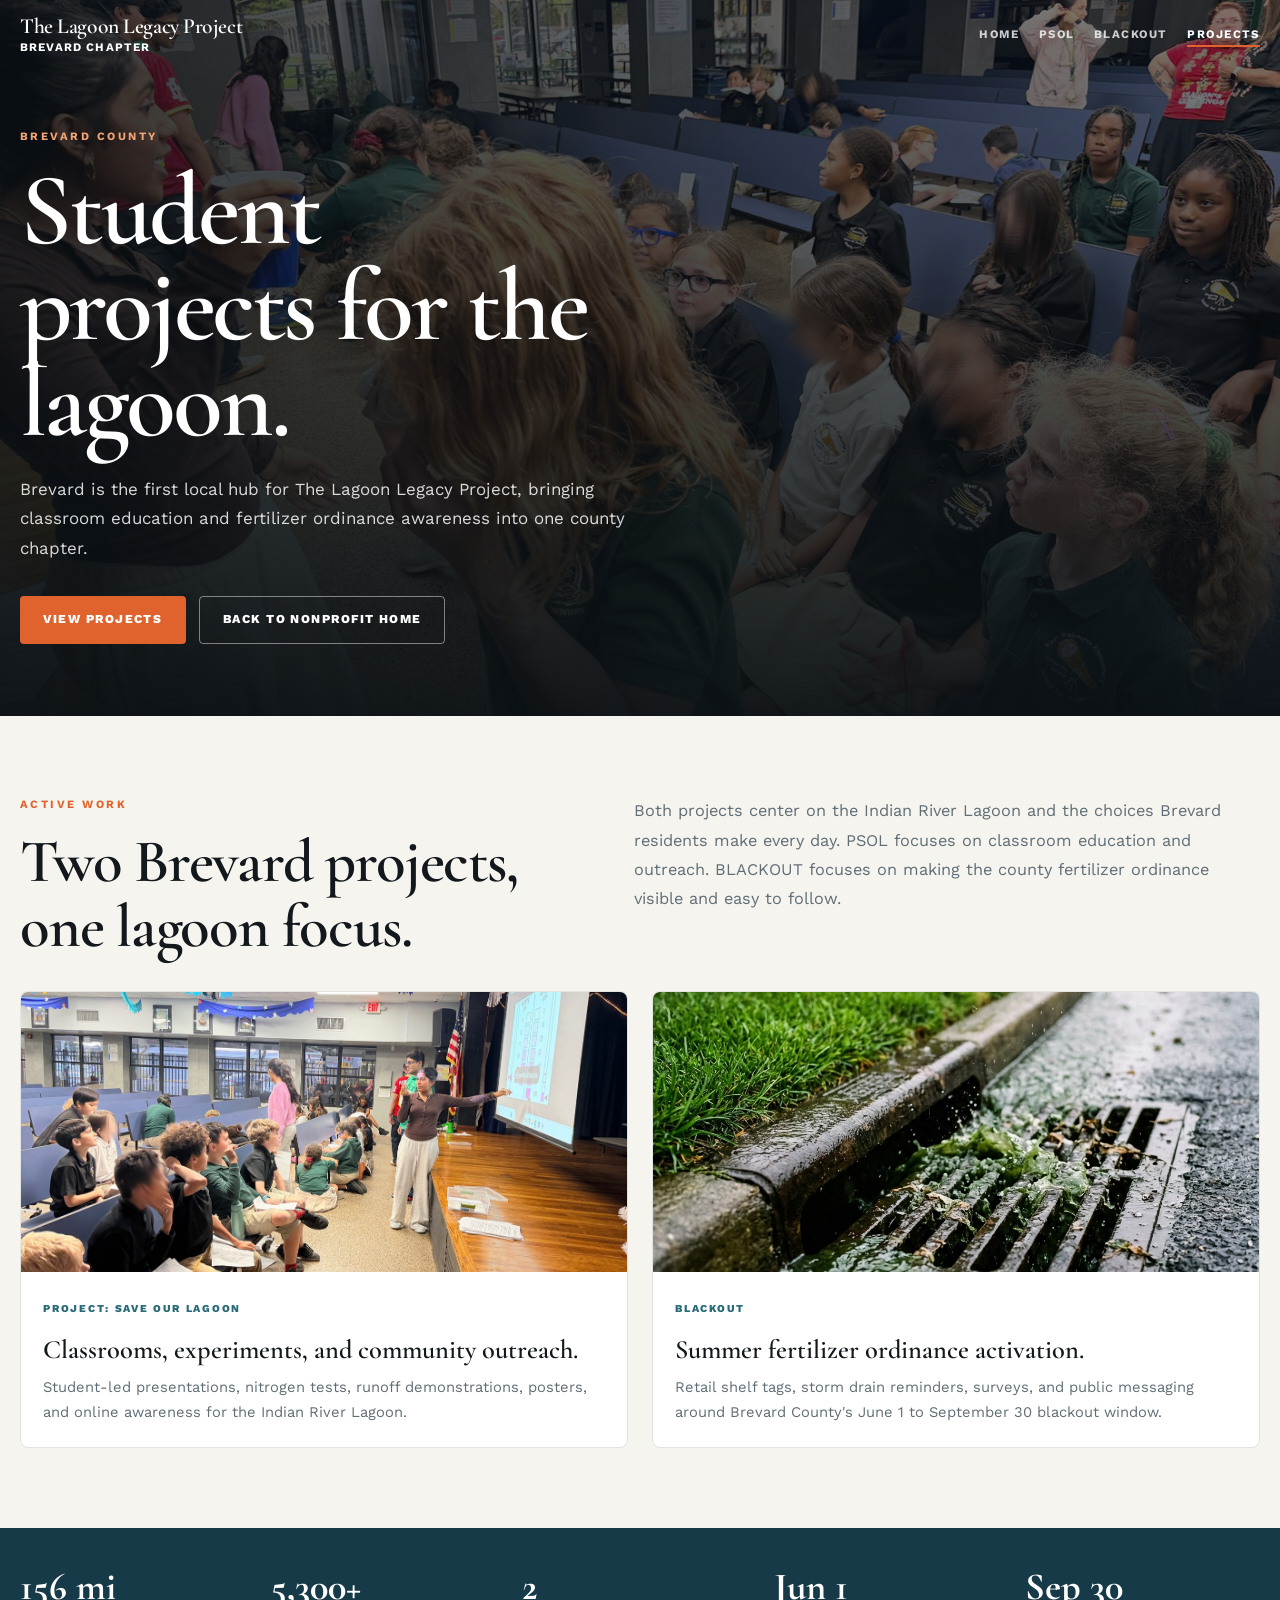
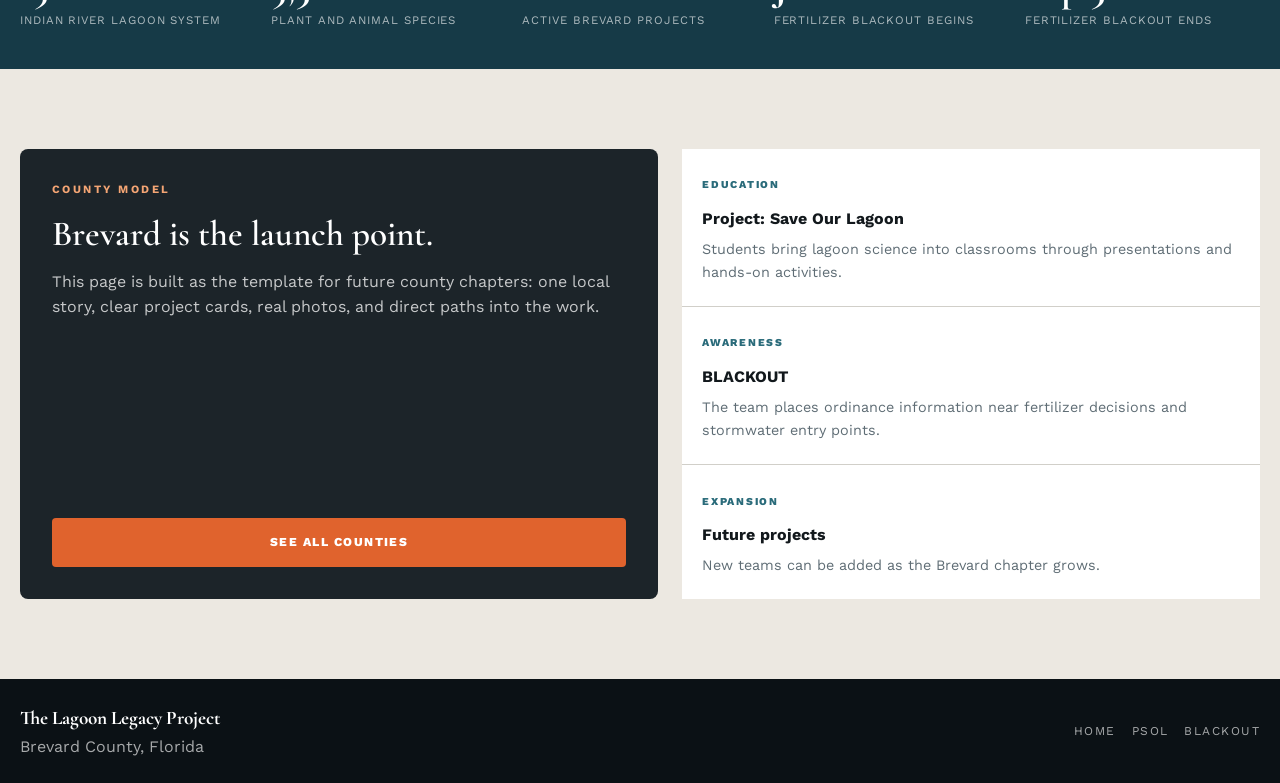
==== brevard/index.html @ 5a73054f "new changes" ====
<!DOCTYPE html>
<html lang="en">
<head>
  <meta charset="UTF-8">
  <meta name="viewport" content="width=device-width, initial-scale=1.0">
  <title>Brevard | The Lagoon Legacy Project</title>
  <meta name="description" content="Brevard County chapter page for The Lagoon Legacy Project.">
  <link rel="preconnect" href="https://fonts.googleapis.com">
  <link rel="preconnect" href="https://fonts.gstatic.com" crossorigin>
  <link href="https://fonts.googleapis.com/css2?family=Cormorant+Garamond:wght@500;600;700&family=Work+Sans:wght@400;500;600;700;800&display=swap" rel="stylesheet">
  <link rel="stylesheet" href="/assets/site.css">
</head>
<body>
  <a class="skip" href="#main">Skip to content</a>
  <header class="site-head" id="header">
    <div class="site-head-inner">
      <a class="logo" href="/"><span>The Lagoon Legacy Project</span> Brevard chapter</a>
      <nav class="nav-main" aria-label="Primary">
        <a href="/">Home</a>
        <a href="/brevard/psol/">PSOL</a>
        <a href="/brevard/blackout/">Blackout</a>
        <a href="#projects" class="nav-cta">Projects</a>
      </nav>
    </div>
  </header>

  <section class="hero small">
    <div class="hero-media">
      <img src="/assets/img/brevard-hero.jpg" alt="Brevard students speaking with younger students during a lagoon awareness activity">
    </div>
    <div class="hero-body">
      <p class="hero-kicker">Brevard County</p>
      <h1>Student projects for the lagoon.</h1>
      <p class="hero-lede">Brevard is the first local hub for The Lagoon Legacy Project, bringing classroom education and fertilizer ordinance awareness into one county chapter.</p>
      <div class="hero-actions">
        <a class="btn btn-fill" href="#projects">View projects</a>
        <a class="btn btn-ghost" href="/">Back to nonprofit home</a>
      </div>
    </div>
  </section>

  <main id="main">
    <section class="section paper" id="projects">
      <div class="wrap">
        <div class="split reveal" style="margin-bottom:2rem;">
          <div>
            <p class="section-label">Active work</p>
            <h2>Two Brevard projects, one lagoon focus.</h2>
          </div>
          <div class="copy">
            <p>Both projects center on the Indian River Lagoon and the choices Brevard residents make every day. PSOL focuses on classroom education and outreach. BLACKOUT focuses on making the county fertilizer ordinance visible and easy to follow.</p>
          </div>
        </div>

        <div class="project-grid reveal">
          <a class="project-card" href="/brevard/psol/">
            <img src="/assets/img/psol-card.jpg" alt="Students gathered during a Project: Save Our Lagoon activity">
            <div class="project-body">
              <span class="tag">Project: Save Our Lagoon</span>
              <h3>Classrooms, experiments, and community outreach.</h3>
              <p>Student-led presentations, nitrogen tests, runoff demonstrations, posters, and online awareness for the Indian River Lagoon.</p>
            </div>
          </a>
          <a class="project-card" href="/brevard/blackout/">
            <img src="/assets/img/blackout-storm-drain.png" alt="Storm drain illustration from the BLACKOUT project">
            <div class="project-body">
              <span class="tag">BLACKOUT</span>
              <h3>Summer fertilizer ordinance activation.</h3>
              <p>Retail shelf tags, storm drain reminders, surveys, and public messaging around Brevard County's June 1 to September 30 blackout window.</p>
            </div>
          </a>
        </div>
      </div>
    </section>

    <section class="stats-band">
      <div class="wrap stats-row reveal">
        <div class="stat"><strong>156 mi</strong><span>Indian River Lagoon system</span></div>
        <div class="stat"><strong>5,300+</strong><span>Plant and animal species</span></div>
        <div class="stat"><strong>2</strong><span>Active Brevard projects</span></div>
        <div class="stat"><strong>Jun 1</strong><span>Fertilizer blackout begins</span></div>
        <div class="stat"><strong>Sep 30</strong><span>Fertilizer blackout ends</span></div>
      </div>
    </section>

    <section class="section sand">
      <div class="wrap feature-band reveal">
        <article class="feature-panel">
          <div>
            <p class="section-label" style="color:var(--accent-soft);">County model</p>
            <h3>Brevard is the launch point.</h3>
            <p>This page is built as the template for future county chapters: one local story, clear project cards, real photos, and direct paths into the work.</p>
          </div>
          <a class="btn btn-fill" href="/#counties">See all counties</a>
        </article>
        <div class="timeline">
          <article class="timeline-item">
            <span class="tag">Education</span>
            <h4>Project: Save Our Lagoon</h4>
            <p>Students bring lagoon science into classrooms through presentations and hands-on activities.</p>
          </article>
          <article class="timeline-item">
            <span class="tag">Awareness</span>
            <h4>BLACKOUT</h4>
            <p>The team places ordinance information near fertilizer decisions and stormwater entry points.</p>
          </article>
          <article class="timeline-item">
            <span class="tag">Expansion</span>
            <h4>Future projects</h4>
            <p>New teams can be added as the Brevard chapter grows.</p>
          </article>
        </div>
      </div>
    </section>
  </main>

  <footer>
    <div class="wrap footer-inner">
      <div class="footer-brand"><strong>The Lagoon Legacy Project</strong> Brevard County, Florida</div>
      <div class="footer-links">
        <a href="/">Home</a>
        <a href="/brevard/psol/">PSOL</a>
        <a href="/brevard/blackout/">Blackout</a>
      </div>
    </div>
  </footer>
  <script src="/assets/site.js"></script>
</body>
</html>
---- assets/site.css ----
:root {
  --slate: #1c2429;
  --deep: #0b1115;
  --ocean: #163a47;
  --sea: #2a6b7a;
  --mist: #d8e4e8;
  --sand: #ece8e1;
  --paper: #f6f4ef;
  --ink: #12181c;
  --muted: #5f6d75;
  --accent: #e0632d;
  --accent-soft: #f4a574;
  --green: #6f8167;
  --line: rgba(18, 24, 28, 0.12);
  --max: 1240px;
}

*, *::before, *::after { box-sizing: border-box; }
html { scroll-behavior: smooth; }
body {
  margin: 0;
  font-family: "Work Sans", system-ui, sans-serif;
  color: var(--ink);
  background: var(--paper);
  line-height: 1.6;
}

img { display: block; max-width: 100%; }
a { color: inherit; }

.wrap {
  width: min(var(--max), calc(100% - 2.5rem));
  margin: 0 auto;
}

.skip {
  position: absolute;
  left: -999px;
  top: 0;
}
.skip:focus {
  left: 1rem;
  top: 1rem;
  z-index: 200;
  padding: 0.7rem 1rem;
  background: #fff;
  color: var(--ink);
}

.site-head {
  position: fixed;
  inset: 0 0 auto;
  z-index: 50;
  transition: background 0.3s ease, border-color 0.3s ease;
}
.site-head.solid {
  background: rgba(11, 17, 21, 0.94);
  border-bottom: 1px solid rgba(255, 255, 255, 0.08);
  backdrop-filter: blur(12px);
}
.site-head-inner {
  width: min(var(--max), calc(100% - 2.5rem));
  margin: 0 auto;
  min-height: 72px;
  display: flex;
  align-items: center;
  justify-content: space-between;
  gap: 1.5rem;
}
.logo {
  text-decoration: none;
  color: #fff;
  font-weight: 700;
  letter-spacing: 0.1em;
  font-size: 0.72rem;
  text-transform: uppercase;
}
.logo span {
  display: block;
  font-family: "Cormorant Garamond", Georgia, serif;
  font-size: 1.35rem;
  text-transform: none;
  letter-spacing: -0.02em;
  font-weight: 600;
  line-height: 1.05;
}
.nav-main {
  display: flex;
  flex-wrap: wrap;
  gap: 1.2rem;
  justify-content: flex-end;
}
.nav-main a {
  text-decoration: none;
  color: rgba(255, 255, 255, 0.78);
  font-size: 0.72rem;
  font-weight: 700;
  letter-spacing: 0.13em;
  text-transform: uppercase;
}
.nav-main a:hover { color: var(--accent-soft); }
.nav-cta {
  color: #fff !important;
  border-bottom: 2px solid var(--accent);
  padding-bottom: 2px;
}

.hero {
  position: relative;
  min-height: 92vh;
  min-height: 92svh;
  display: grid;
  align-items: end;
  color: #fff;
  overflow: hidden;
  background: var(--deep);
}
.hero.small { min-height: 68vh; min-height: 68svh; }
.hero-media {
  position: absolute;
  inset: 0;
}
.hero-media::before {
  content: "";
  position: absolute;
  inset: 0;
  background:
    linear-gradient(180deg, rgba(11, 17, 21, 0.32) 0%, rgba(11, 17, 21, 0.58) 48%, rgba(11, 17, 21, 0.94) 100%),
    linear-gradient(90deg, rgba(11, 17, 21, 0.58) 0%, rgba(11, 17, 21, 0.18) 62%, transparent 100%);
  z-index: 1;
}
.hero-media img {
  width: 100%;
  height: 100%;
  object-fit: cover;
  opacity: 0.72;
}
.hero-body {
  position: relative;
  z-index: 2;
  padding: 8rem 0 4.5rem;
  width: min(var(--max), calc(100% - 2.5rem));
  margin: 0 auto;
}
.hero-kicker,
.section-label,
.eyebrow {
  margin: 0 0 1rem;
  font-size: 0.7rem;
  letter-spacing: 0.22em;
  text-transform: uppercase;
  color: var(--accent-soft);
  font-weight: 700;
}
.section-label { color: var(--accent); }
.hero h1 {
  margin: 0;
  font-family: "Cormorant Garamond", Georgia, serif;
  font-weight: 600;
  font-size: clamp(3.2rem, 8vw, 6.6rem);
  line-height: 0.94;
  letter-spacing: -0.03em;
  max-width: 12ch;
}
.hero h1.wide { max-width: 15ch; }
.hero-lede {
  margin: 1.5rem 0 0;
  max-width: 58ch;
  font-size: 1.06rem;
  line-height: 1.75;
  color: rgba(255, 255, 255, 0.84);
}
.hero-actions,
.closing-actions {
  margin-top: 2rem;
  display: flex;
  flex-wrap: wrap;
  gap: 0.85rem;
}
.btn {
  display: inline-flex;
  align-items: center;
  justify-content: center;
  min-height: 44px;
  padding: 0.85rem 1.4rem;
  text-decoration: none;
  font-size: 0.76rem;
  font-weight: 800;
  letter-spacing: 0.12em;
  text-transform: uppercase;
  border: 1px solid transparent;
  border-radius: 4px;
  transition: background 0.2s, color 0.2s, border-color 0.2s, transform 0.2s;
}
.btn:hover { transform: translateY(-1px); }
.btn-fill {
  background: var(--accent);
  color: #fff;
}
.btn-fill:hover { background: #c85526; }
.btn-ghost {
  color: #fff;
  border-color: rgba(255, 255, 255, 0.45);
}
.btn-ghost:hover {
  background: rgba(255, 255, 255, 0.08);
  border-color: #fff;
}
.btn-dark {
  background: var(--slate);
  color: #fff;
}

.pillars {
  background: var(--slate);
  color: #fff;
  border-top: 4px solid var(--accent);
}
.pillar-grid {
  display: grid;
  grid-template-columns: repeat(4, 1fr);
  width: 100%;
}
.pillar {
  padding: 2.2rem 1.6rem 2.4rem;
  border-right: 1px solid rgba(255, 255, 255, 0.08);
  text-decoration: none;
  color: inherit;
}
.pillar:last-child { border-right: 0; }
.pillar:hover { background: rgba(255, 255, 255, 0.04); }
.pillar h3,
.card h3,
.project-card h3 {
  margin: 0.7rem 0 0.6rem;
  font-family: "Cormorant Garamond", Georgia, serif;
  font-size: 1.65rem;
  font-weight: 600;
  line-height: 1.1;
}
.pillar p {
  margin: 0;
  font-size: 0.9rem;
  line-height: 1.65;
  color: rgba(255, 255, 255, 0.68);
}
.pillar-tag {
  font-size: 0.68rem;
  letter-spacing: 0.16em;
  text-transform: uppercase;
  color: var(--accent-soft);
  font-weight: 700;
}
.pillar-arrow {
  display: inline-block;
  margin-top: 1.2rem;
  font-size: 0.72rem;
  letter-spacing: 0.1em;
  text-transform: uppercase;
  color: #fff;
  border-bottom: 1px solid var(--accent);
  padding-bottom: 2px;
}

.section {
  padding: 5rem 0;
}
.section.paper { background: var(--paper); }
.section.sand { background: var(--sand); }
.section.white { background: #fff; }
.section.dark {
  background: var(--deep);
  color: #fff;
}
.section.ocean {
  background: var(--ocean);
  color: #fff;
}
.split {
  display: grid;
  grid-template-columns: 0.95fr 1.05fr;
  gap: 3rem;
  align-items: start;
}
.section h2,
.closing h2 {
  margin: 0;
  font-family: "Cormorant Garamond", Georgia, serif;
  font-size: clamp(2.2rem, 5vw, 3.8rem);
  line-height: 1.06;
  letter-spacing: -0.02em;
  font-weight: 600;
}
.copy p {
  margin: 0 0 1.1rem;
  color: var(--muted);
  font-size: 1.02rem;
  line-height: 1.8;
}
.dark .copy p,
.dark p,
.ocean p {
  color: rgba(255, 255, 255, 0.72);
}

.stats-band {
  background: var(--ocean);
  color: #fff;
  padding: 2.5rem 0;
}
.stats-row {
  display: grid;
  grid-template-columns: repeat(5, 1fr);
  gap: 1rem;
}
.stat strong {
  display: block;
  font-family: "Cormorant Garamond", Georgia, serif;
  font-size: clamp(1.8rem, 3vw, 2.6rem);
  line-height: 1;
  margin-bottom: 0.35rem;
}
.stat span {
  display: block;
  font-size: 0.72rem;
  letter-spacing: 0.08em;
  text-transform: uppercase;
  color: rgba(255, 255, 255, 0.65);
  line-height: 1.45;
}

.card-grid,
.county-grid {
  display: grid;
  grid-template-columns: repeat(3, 1fr);
  gap: 1.25rem;
}
.project-grid {
  display: grid;
  grid-template-columns: repeat(2, 1fr);
  gap: 1.5rem;
}
.card,
.project-card {
  background: #fff;
  border: 1px solid var(--line);
  border-radius: 8px;
  overflow: hidden;
}
.project-card {
  text-decoration: none;
  color: inherit;
  display: grid;
  grid-template-rows: auto 1fr;
}
.card-body,
.project-body {
  padding: 1.4rem;
}
.project-card img,
.feature-image img {
  width: 100%;
  height: 280px;
  object-fit: cover;
}
.project-card p,
.card p {
  margin: 0;
  color: var(--muted);
  font-size: 0.92rem;
  line-height: 1.7;
}
.tag {
  display: inline-flex;
  margin-bottom: 0.4rem;
  font-size: 0.66rem;
  letter-spacing: 0.16em;
  text-transform: uppercase;
  color: var(--sea);
  font-weight: 800;
}
.dark .card {
  background: var(--slate);
  border-color: rgba(255, 255, 255, 0.1);
}
.dark .card p { color: rgba(255, 255, 255, 0.68); }

.feature-band {
  display: grid;
  grid-template-columns: 1.05fr 0.95fr;
  gap: 1.5rem;
  align-items: stretch;
}
.feature-panel {
  background: var(--slate);
  color: #fff;
  padding: 2rem;
  border-radius: 8px;
  display: flex;
  flex-direction: column;
  justify-content: space-between;
  min-height: 420px;
}
.feature-panel h3 {
  margin: 0.5rem 0 1rem;
  font-family: "Cormorant Garamond", Georgia, serif;
  font-size: 2.2rem;
  line-height: 1.08;
  font-weight: 600;
}
.feature-panel p {
  color: rgba(255, 255, 255, 0.75);
}
.feature-image {
  border-radius: 8px;
  overflow: hidden;
  min-height: 420px;
}
.feature-image img {
  height: 100%;
}

.timeline {
  display: grid;
  gap: 1px;
  background: var(--line);
}
.timeline-item {
  background: #fff;
  padding: 1.35rem 1.25rem;
}
.timeline-item h4 {
  margin: 0.35rem 0 0.4rem;
  font-size: 1rem;
}
.timeline-item p {
  margin: 0;
  color: var(--muted);
  font-size: 0.9rem;
}
.dark .timeline { background: rgba(255, 255, 255, 0.12); }
.dark .timeline-item { background: var(--slate); }
.dark .timeline-item p { color: rgba(255, 255, 255, 0.68); }

.quote-block {
  margin-top: 3rem;
  padding-top: 2rem;
  border-top: 1px solid rgba(255, 255, 255, 0.12);
  display: grid;
  grid-template-columns: 1fr 1.2fr;
  gap: 2rem;
}
.quote-block blockquote {
  margin: 0;
  font-family: "Cormorant Garamond", Georgia, serif;
  font-size: clamp(1.5rem, 3vw, 2rem);
  font-style: italic;
  line-height: 1.45;
  color: rgba(255, 255, 255, 0.92);
}
.quote-block cite {
  display: block;
  margin-top: 1rem;
  font-style: normal;
  font-size: 0.8rem;
  letter-spacing: 0.1em;
  text-transform: uppercase;
  color: var(--accent-soft);
}

.county-card {
  min-height: 220px;
  display: flex;
  flex-direction: column;
  justify-content: space-between;
  padding: 1.4rem;
  background: #fff;
  border: 1px solid var(--line);
  border-radius: 8px;
  text-decoration: none;
}
.county-card h3 {
  margin: 0.4rem 0;
  font-family: "Cormorant Garamond", Georgia, serif;
  font-size: 1.8rem;
  line-height: 1.1;
}
.county-card p {
  margin: 0;
  color: var(--muted);
}
.coming {
  min-height: 58vh;
  display: grid;
  place-items: center;
  text-align: center;
  padding: 8rem 1.25rem 4rem;
  background: var(--deep);
  color: #fff;
}
.coming h1 {
  margin: 0;
  font-family: "Cormorant Garamond", Georgia, serif;
  font-size: clamp(3rem, 8vw, 6rem);
  line-height: 0.95;
}
.coming p {
  max-width: 46rem;
  margin: 1.2rem auto 0;
  color: rgba(255, 255, 255, 0.74);
}

.closing {
  padding: 5rem 0;
  background: var(--slate);
  color: #fff;
  text-align: center;
}
.closing p {
  max-width: 58ch;
  margin: 1rem auto 0;
  color: rgba(255, 255, 255, 0.72);
}
.closing-actions {
  justify-content: center;
}

footer {
  background: var(--deep);
  color: rgba(255, 255, 255, 0.64);
  padding: 1.5rem 0;
}
.footer-inner {
  display: flex;
  justify-content: space-between;
  gap: 1.5rem;
  align-items: center;
  flex-wrap: wrap;
}
.footer-brand strong {
  display: block;
  color: #fff;
  font-family: "Cormorant Garamond", Georgia, serif;
  font-size: 1.2rem;
}
.footer-links {
  display: flex;
  flex-wrap: wrap;
  gap: 1rem;
}
.footer-links a {
  text-decoration: none;
  font-size: 0.75rem;
  letter-spacing: 0.12em;
  text-transform: uppercase;
}

.reveal {
  opacity: 0;
  transform: translateY(18px);
  transition: opacity 0.7s ease, transform 0.7s ease;
}
.reveal.on {
  opacity: 1;
  transform: translateY(0);
}

@media (max-width: 980px) {
  .site-head-inner {
    align-items: flex-start;
    padding: 0.8rem 0;
  }
  .nav-main { gap: 0.75rem 1rem; }
  .pillar-grid,
  .stats-row,
  .card-grid,
  .county-grid {
    grid-template-columns: repeat(2, 1fr);
  }
  .split,
  .feature-band,
  .project-grid,
  .quote-block {
    grid-template-columns: 1fr;
  }
  .feature-panel,
  .feature-image {
    min-height: 320px;
  }
}

@media (max-width: 680px) {
  .wrap,
  .site-head-inner,
  .hero-body {
    width: min(100% - 1.5rem, var(--max));
  }
  .site-head { position: absolute; }
  .site-head-inner {
    min-height: auto;
    display: block;
  }
  .nav-main {
    margin-top: 0.8rem;
    justify-content: flex-start;
  }
  .nav-main a {
    font-size: 0.66rem;
  }
  .hero,
  .hero.small {
    min-height: 760px;
  }
  .hero h1 {
    font-size: clamp(3rem, 16vw, 4.6rem);
  }
  .hero-body {
    padding: 10rem 0 3rem;
  }
  .pillar-grid,
  .stats-row,
  .card-grid,
  .county-grid,
  .project-grid {
    grid-template-columns: 1fr;
  }
  .pillar { border-right: 0; border-bottom: 1px solid rgba(255,255,255,0.08); }
  .section { padding: 3.6rem 0; }
  .project-card img { height: 230px; }
}
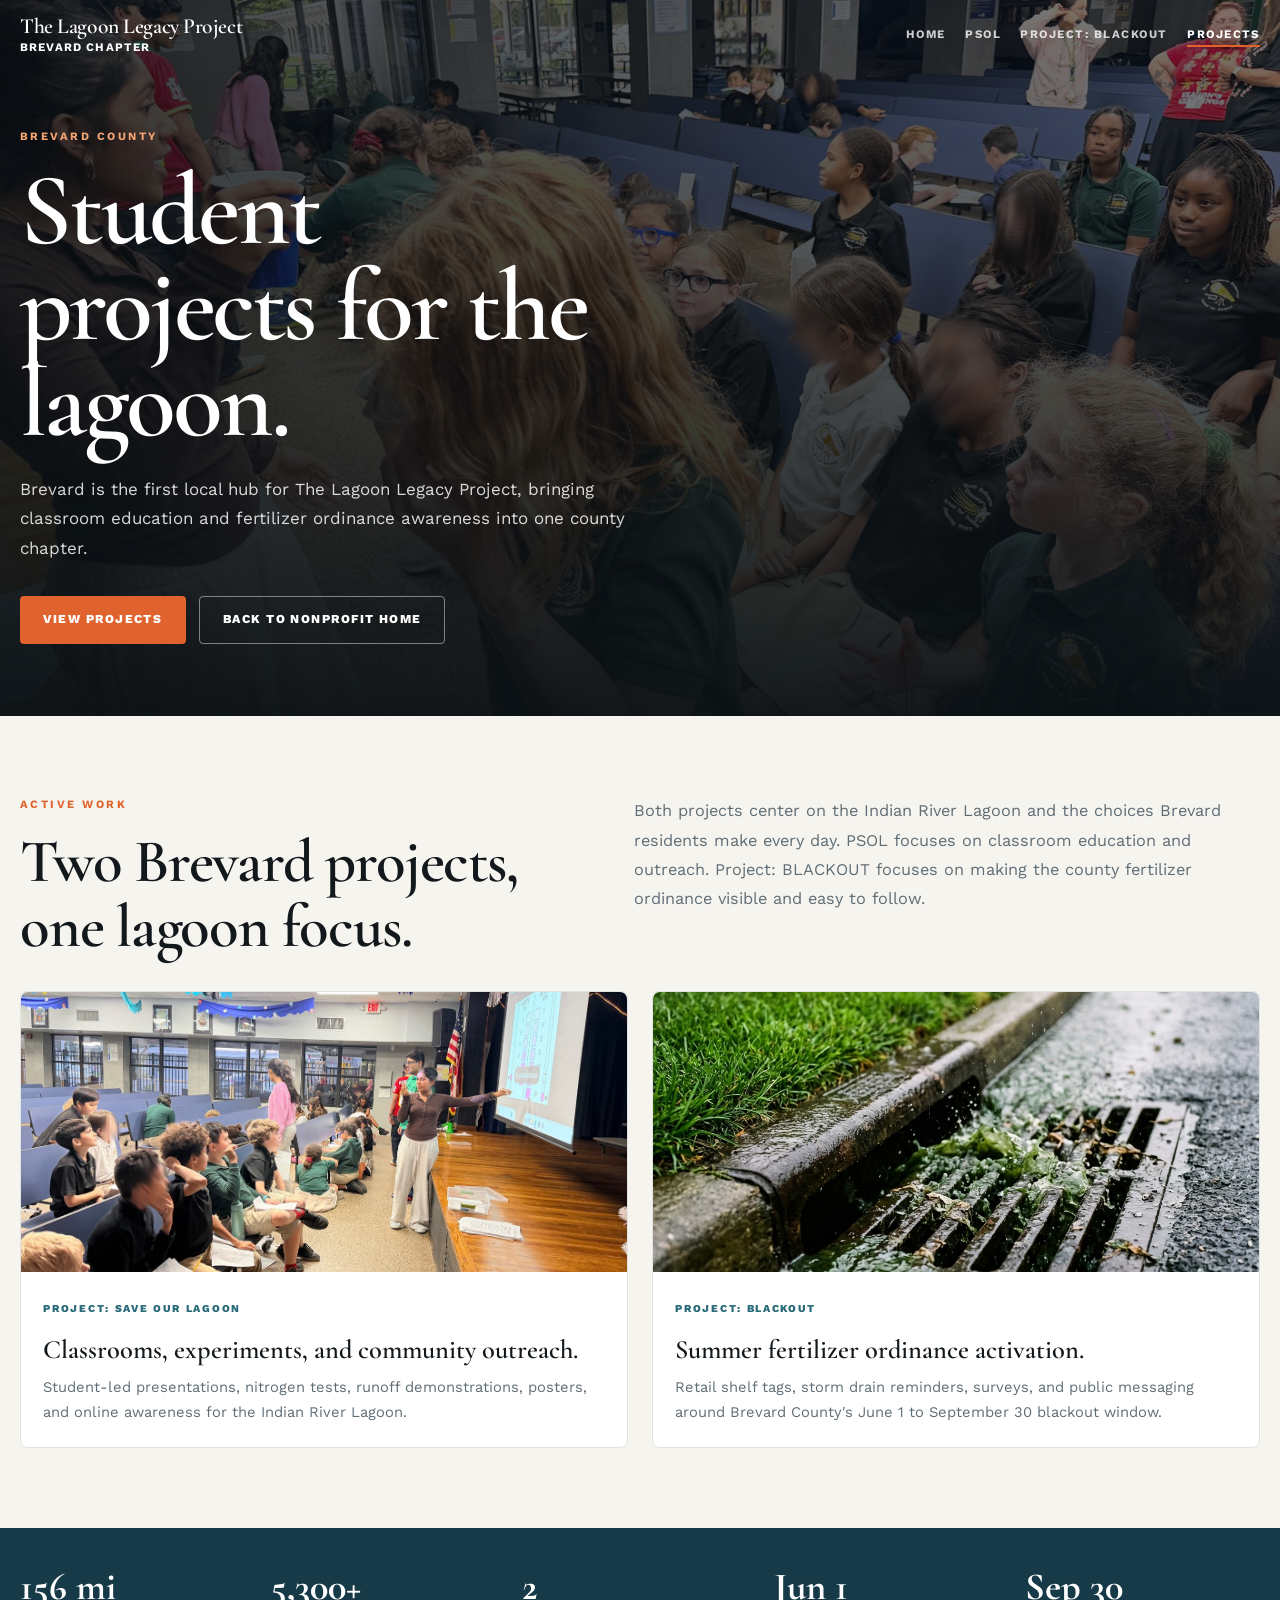
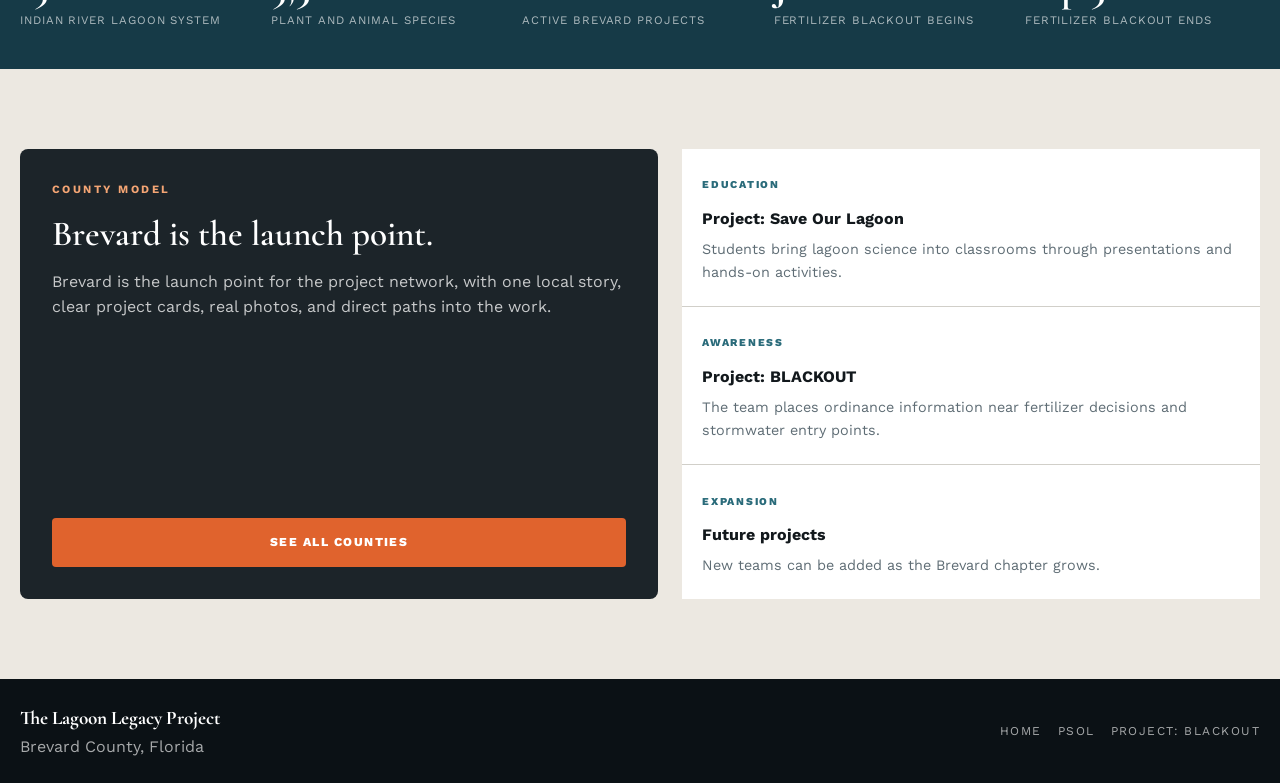
==== commit 7669acb5: "minor changes" ====
--- a/brevard/index.html
+++ b/brevard/index.html
@@ -18,7 +18,7 @@
       <nav class="nav-main" aria-label="Primary">
         <a href="/">Home</a>
         <a href="/brevard/psol/">PSOL</a>
-        <a href="/brevard/blackout/">Blackout</a>
+        <a href="/brevard/blackout/">Project: BLACKOUT</a>
         <a href="#projects" class="nav-cta">Projects</a>
       </nav>
     </div>
@@ -48,7 +48,7 @@
             <h2>Two Brevard projects, one lagoon focus.</h2>
           </div>
           <div class="copy">
-            <p>Both projects center on the Indian River Lagoon and the choices Brevard residents make every day. PSOL focuses on classroom education and outreach. BLACKOUT focuses on making the county fertilizer ordinance visible and easy to follow.</p>
+            <p>Both projects center on the Indian River Lagoon and the choices Brevard residents make every day. PSOL focuses on classroom education and outreach. Project: BLACKOUT focuses on making the county fertilizer ordinance visible and easy to follow.</p>
           </div>
         </div>
 
@@ -62,9 +62,9 @@
             </div>
           </a>
           <a class="project-card" href="/brevard/blackout/">
-            <img src="/assets/img/blackout-storm-drain.png" alt="Storm drain illustration from the BLACKOUT project">
+            <img src="/assets/img/blackout-storm-drain.png" alt="Storm drain illustration from Project: BLACKOUT">
             <div class="project-body">
-              <span class="tag">BLACKOUT</span>
+              <span class="tag">Project: BLACKOUT</span>
               <h3>Summer fertilizer ordinance activation.</h3>
               <p>Retail shelf tags, storm drain reminders, surveys, and public messaging around Brevard County's June 1 to September 30 blackout window.</p>
             </div>
@@ -89,7 +89,7 @@
           <div>
             <p class="section-label" style="color:var(--accent-soft);">County model</p>
             <h3>Brevard is the launch point.</h3>
-            <p>This page is built as the template for future county chapters: one local story, clear project cards, real photos, and direct paths into the work.</p>
+            <p>Brevard is the launch point for the project network, with one local story, clear project cards, real photos, and direct paths into the work.</p>
           </div>
           <a class="btn btn-fill" href="/#counties">See all counties</a>
         </article>
@@ -101,7 +101,7 @@
           </article>
           <article class="timeline-item">
             <span class="tag">Awareness</span>
-            <h4>BLACKOUT</h4>
+            <h4>Project: BLACKOUT</h4>
             <p>The team places ordinance information near fertilizer decisions and stormwater entry points.</p>
           </article>
           <article class="timeline-item">
@@ -120,7 +120,7 @@
       <div class="footer-links">
         <a href="/">Home</a>
         <a href="/brevard/psol/">PSOL</a>
-        <a href="/brevard/blackout/">Blackout</a>
+        <a href="/brevard/blackout/">Project: BLACKOUT</a>
       </div>
     </div>
   </footer>
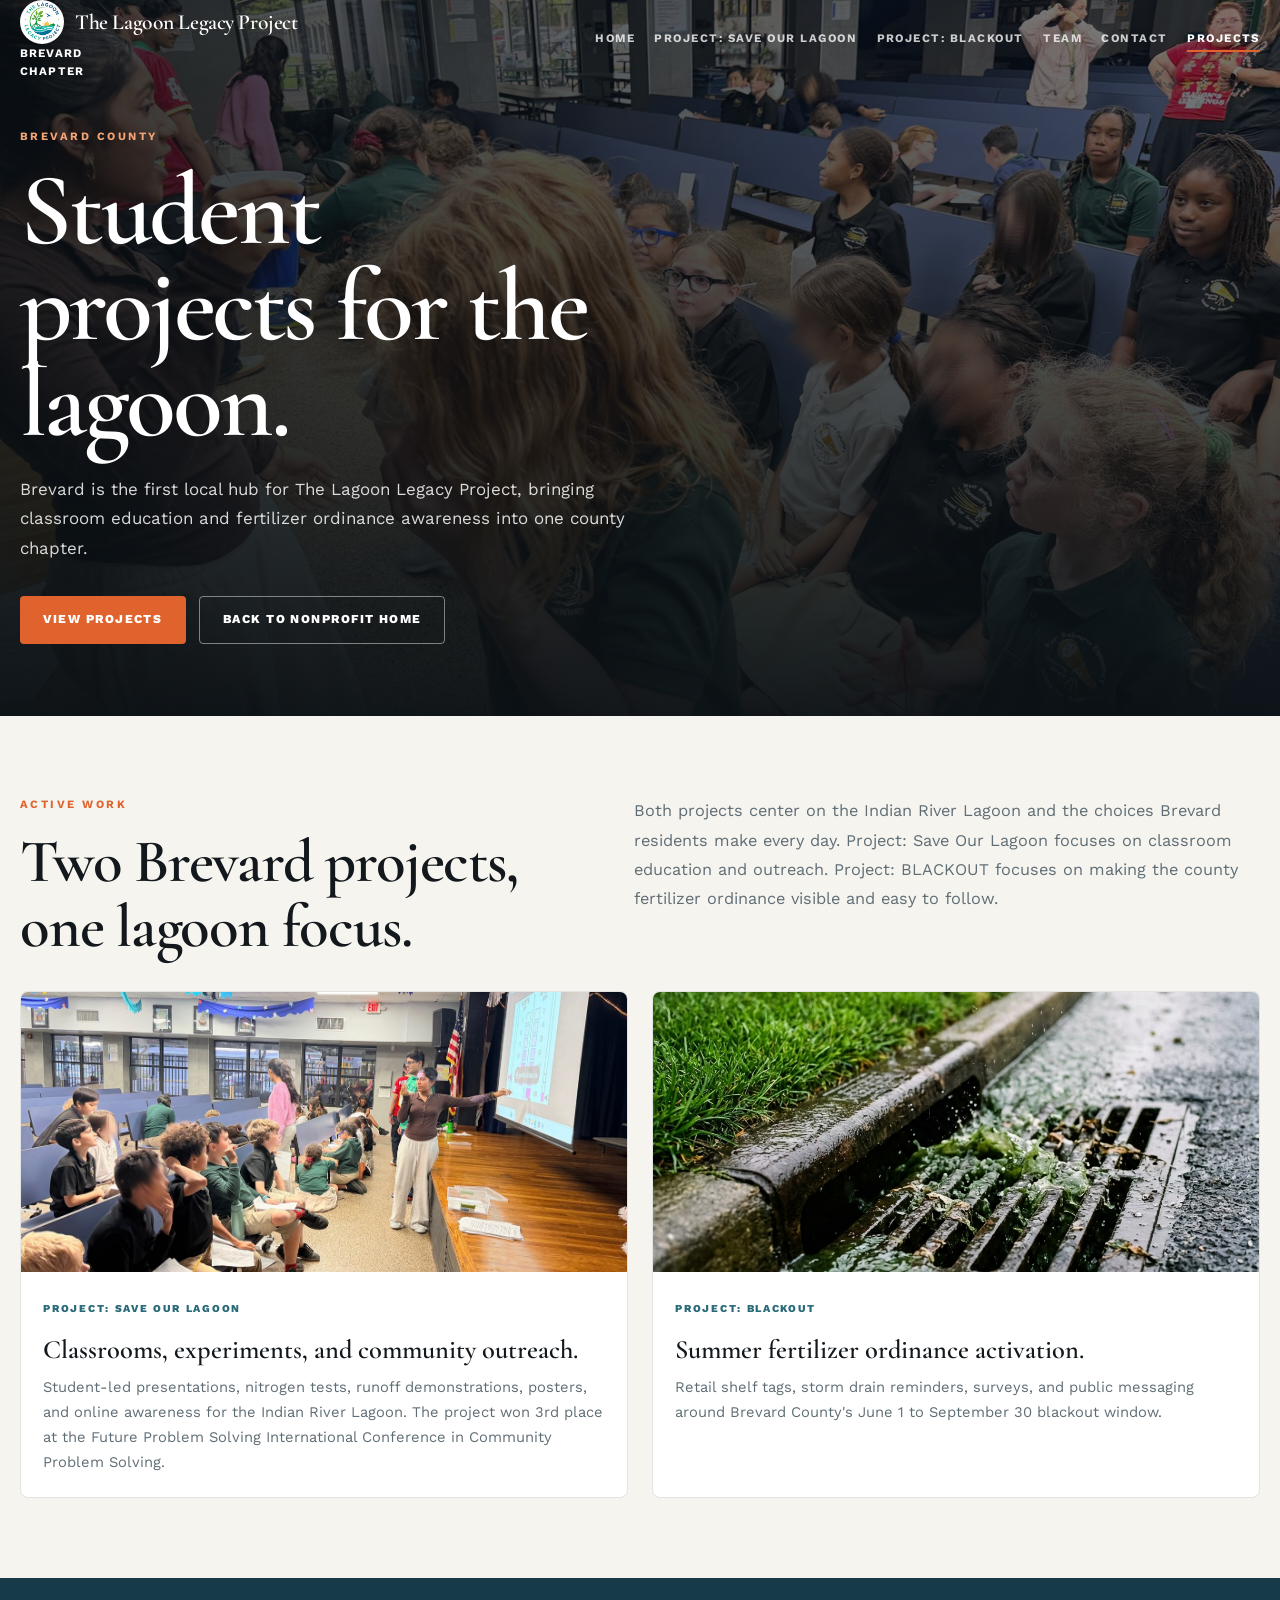
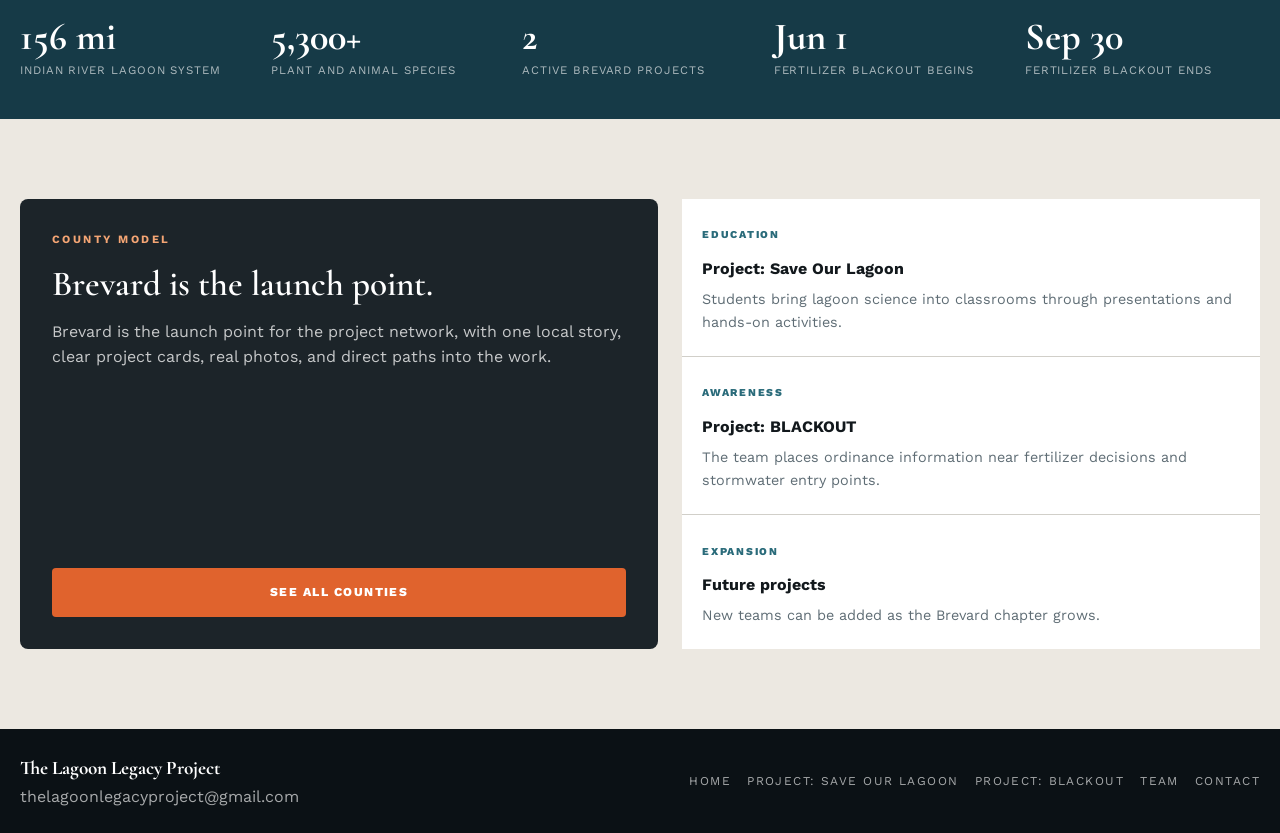
==== commit 398780f3: "team page" ====
--- a/brevard/index.html
+++ b/brevard/index.html
@@ -17,8 +17,10 @@
       <a class="logo" href="/"><span>The Lagoon Legacy Project</span> Brevard chapter</a>
       <nav class="nav-main" aria-label="Primary">
         <a href="/">Home</a>
-        <a href="/brevard/psol/">PSOL</a>
+        <a href="/brevard/psol/">Project: Save Our Lagoon</a>
         <a href="/brevard/blackout/">Project: BLACKOUT</a>
+        <a href="/team/">Team</a>
+        <a href="/contact/">Contact</a>
         <a href="#projects" class="nav-cta">Projects</a>
       </nav>
     </div>
@@ -48,7 +50,7 @@
             <h2>Two Brevard projects, one lagoon focus.</h2>
           </div>
           <div class="copy">
-            <p>Both projects center on the Indian River Lagoon and the choices Brevard residents make every day. PSOL focuses on classroom education and outreach. Project: BLACKOUT focuses on making the county fertilizer ordinance visible and easy to follow.</p>
+            <p>Both projects center on the Indian River Lagoon and the choices Brevard residents make every day. Project: Save Our Lagoon focuses on classroom education and outreach. Project: BLACKOUT focuses on making the county fertilizer ordinance visible and easy to follow.</p>
           </div>
         </div>
 
@@ -58,7 +60,7 @@
             <div class="project-body">
               <span class="tag">Project: Save Our Lagoon</span>
               <h3>Classrooms, experiments, and community outreach.</h3>
-              <p>Student-led presentations, nitrogen tests, runoff demonstrations, posters, and online awareness for the Indian River Lagoon.</p>
+              <p>Student-led presentations, nitrogen tests, runoff demonstrations, posters, and online awareness for the Indian River Lagoon. The project won 3rd place at the Future Problem Solving International Conference in Community Problem Solving.</p>
             </div>
           </a>
           <a class="project-card" href="/brevard/blackout/">
@@ -116,11 +118,13 @@
 
   <footer>
     <div class="wrap footer-inner">
-      <div class="footer-brand"><strong>The Lagoon Legacy Project</strong> Brevard County, Florida</div>
+      <div class="footer-brand"><strong>The Lagoon Legacy Project</strong> thelagoonlegacyproject@gmail.com</div>
       <div class="footer-links">
         <a href="/">Home</a>
-        <a href="/brevard/psol/">PSOL</a>
+        <a href="/brevard/psol/">Project: Save Our Lagoon</a>
         <a href="/brevard/blackout/">Project: BLACKOUT</a>
+        <a href="/team/">Team</a>
+        <a href="/contact/">Contact</a>
       </div>
     </div>
   </footer>
--- a/assets/site.css
+++ b/assets/site.css
@@ -68,12 +68,24 @@
   gap: 1.5rem;
 }
 .logo {
+  display: inline-grid;
+  grid-template-columns: 44px auto;
+  align-items: center;
+  column-gap: 0.7rem;
   text-decoration: none;
   color: #fff;
   font-weight: 700;
   letter-spacing: 0.1em;
   font-size: 0.72rem;
   text-transform: uppercase;
+}
+.logo::before {
+  content: "";
+  width: 44px;
+  height: 44px;
+  border-radius: 50%;
+  background: #fff url("/assets/img/lagoon-legacy-mark.png") center / 112% auto no-repeat;
+  box-shadow: 0 8px 24px rgba(0, 0, 0, 0.18);
 }
 .logo span {
   display: block;
@@ -297,6 +309,23 @@
   font-size: 1.02rem;
   line-height: 1.8;
 }
+.brand-showcase {
+  display: grid;
+  gap: 1rem;
+}
+.brand-logo-card {
+  background: #fff;
+  border: 1px solid var(--line);
+  border-radius: 8px;
+  padding: 1.2rem;
+}
+.brand-logo-card img {
+  width: min(100%, 520px);
+  margin: 0 auto;
+}
+.brand-logo-card.mark img {
+  width: min(72%, 280px);
+}
 .dark .copy p,
 .dark p,
 .ocean p {
@@ -525,6 +554,150 @@
   justify-content: center;
 }
 
+.contact-layout {
+  display: grid;
+  grid-template-columns: 0.8fr 1.2fr;
+  gap: 2rem;
+  align-items: start;
+}
+.contact-panel {
+  background: #fff;
+  border: 1px solid var(--line);
+  border-radius: 8px;
+  padding: 1.5rem;
+}
+.contact-panel h3 {
+  margin: 0 0 0.75rem;
+  font-family: "Cormorant Garamond", Georgia, serif;
+  font-size: 1.8rem;
+  line-height: 1.1;
+}
+.contact-panel p {
+  margin: 0 0 1rem;
+  color: var(--muted);
+}
+.contact-list {
+  display: grid;
+  gap: 0.75rem;
+}
+.contact-list a {
+  color: var(--sea);
+  font-weight: 700;
+  word-break: break-word;
+}
+.contact-form {
+  display: grid;
+  gap: 1rem;
+}
+.field {
+  display: grid;
+  gap: 0.4rem;
+}
+.field label {
+  font-size: 0.72rem;
+  letter-spacing: 0.14em;
+  text-transform: uppercase;
+  font-weight: 800;
+  color: var(--slate);
+}
+.field input,
+.field select,
+.field textarea {
+  width: 100%;
+  border: 1px solid var(--line);
+  border-radius: 6px;
+  background: var(--paper);
+  color: var(--ink);
+  font: inherit;
+  padding: 0.85rem 0.9rem;
+}
+.field textarea {
+  min-height: 180px;
+  resize: vertical;
+}
+.form-status {
+  min-height: 1.5rem;
+  margin: 0;
+  color: var(--muted);
+  font-weight: 700;
+}
+.form-status.success { color: var(--sea); }
+.form-status.error { color: #b64224; }
+
+.team-hero-logo {
+  width: min(100%, 420px);
+  background: #fff;
+  border: 1px solid var(--line);
+  border-radius: 8px;
+  padding: 1rem;
+}
+.team-grid-page {
+  display: grid;
+  grid-template-columns: repeat(3, 1fr);
+  gap: 1.25rem;
+}
+.member-card {
+  background: #fff;
+  border: 1px solid var(--line);
+  border-radius: 8px;
+  overflow: hidden;
+  display: flex;
+  flex-direction: column;
+}
+.member-photo,
+.member-placeholder {
+  width: 100%;
+  aspect-ratio: 1 / 1;
+}
+.member-photo {
+  object-fit: cover;
+}
+.member-placeholder {
+  display: grid;
+  place-items: center;
+  background:
+    linear-gradient(135deg, rgba(42, 107, 122, 0.16), rgba(224, 99, 45, 0.12)),
+    var(--sand);
+  color: var(--ocean);
+  font-family: "Cormorant Garamond", Georgia, serif;
+  font-size: clamp(3.5rem, 9vw, 5.5rem);
+  font-weight: 700;
+}
+.member-body {
+  padding: 1.35rem;
+  display: grid;
+  gap: 0.7rem;
+}
+.member-body h3 {
+  margin: 0;
+  font-family: "Cormorant Garamond", Georgia, serif;
+  font-size: 1.75rem;
+  line-height: 1.05;
+}
+.member-role {
+  margin: 0;
+  color: var(--accent);
+  font-size: 0.72rem;
+  letter-spacing: 0.14em;
+  text-transform: uppercase;
+  font-weight: 800;
+}
+.member-body p {
+  margin: 0;
+  color: var(--muted);
+  font-size: 0.92rem;
+  line-height: 1.65;
+}
+.source-link {
+  color: var(--sea);
+  font-size: 0.78rem;
+  font-weight: 800;
+  text-decoration: none;
+  letter-spacing: 0.08em;
+  text-transform: uppercase;
+}
+.source-link:hover { text-decoration: underline; }
+
 footer {
   background: var(--deep);
   color: rgba(255, 255, 255, 0.64);
@@ -574,12 +747,14 @@
   .pillar-grid,
   .stats-row,
   .card-grid,
-  .county-grid {
+  .county-grid,
+  .team-grid-page {
     grid-template-columns: repeat(2, 1fr);
   }
   .split,
   .feature-band,
   .project-grid,
+  .contact-layout,
   .quote-block {
     grid-template-columns: 1fr;
   }
@@ -600,6 +775,14 @@
     min-height: auto;
     display: block;
   }
+  .logo {
+    grid-template-columns: 38px auto;
+    column-gap: 0.55rem;
+  }
+  .logo::before {
+    width: 38px;
+    height: 38px;
+  }
   .nav-main {
     margin-top: 0.8rem;
     justify-content: flex-start;
@@ -621,7 +804,8 @@
   .stats-row,
   .card-grid,
   .county-grid,
-  .project-grid {
+  .project-grid,
+  .team-grid-page {
     grid-template-columns: 1fr;
   }
   .pillar { border-right: 0; border-bottom: 1px solid rgba(255,255,255,0.08); }
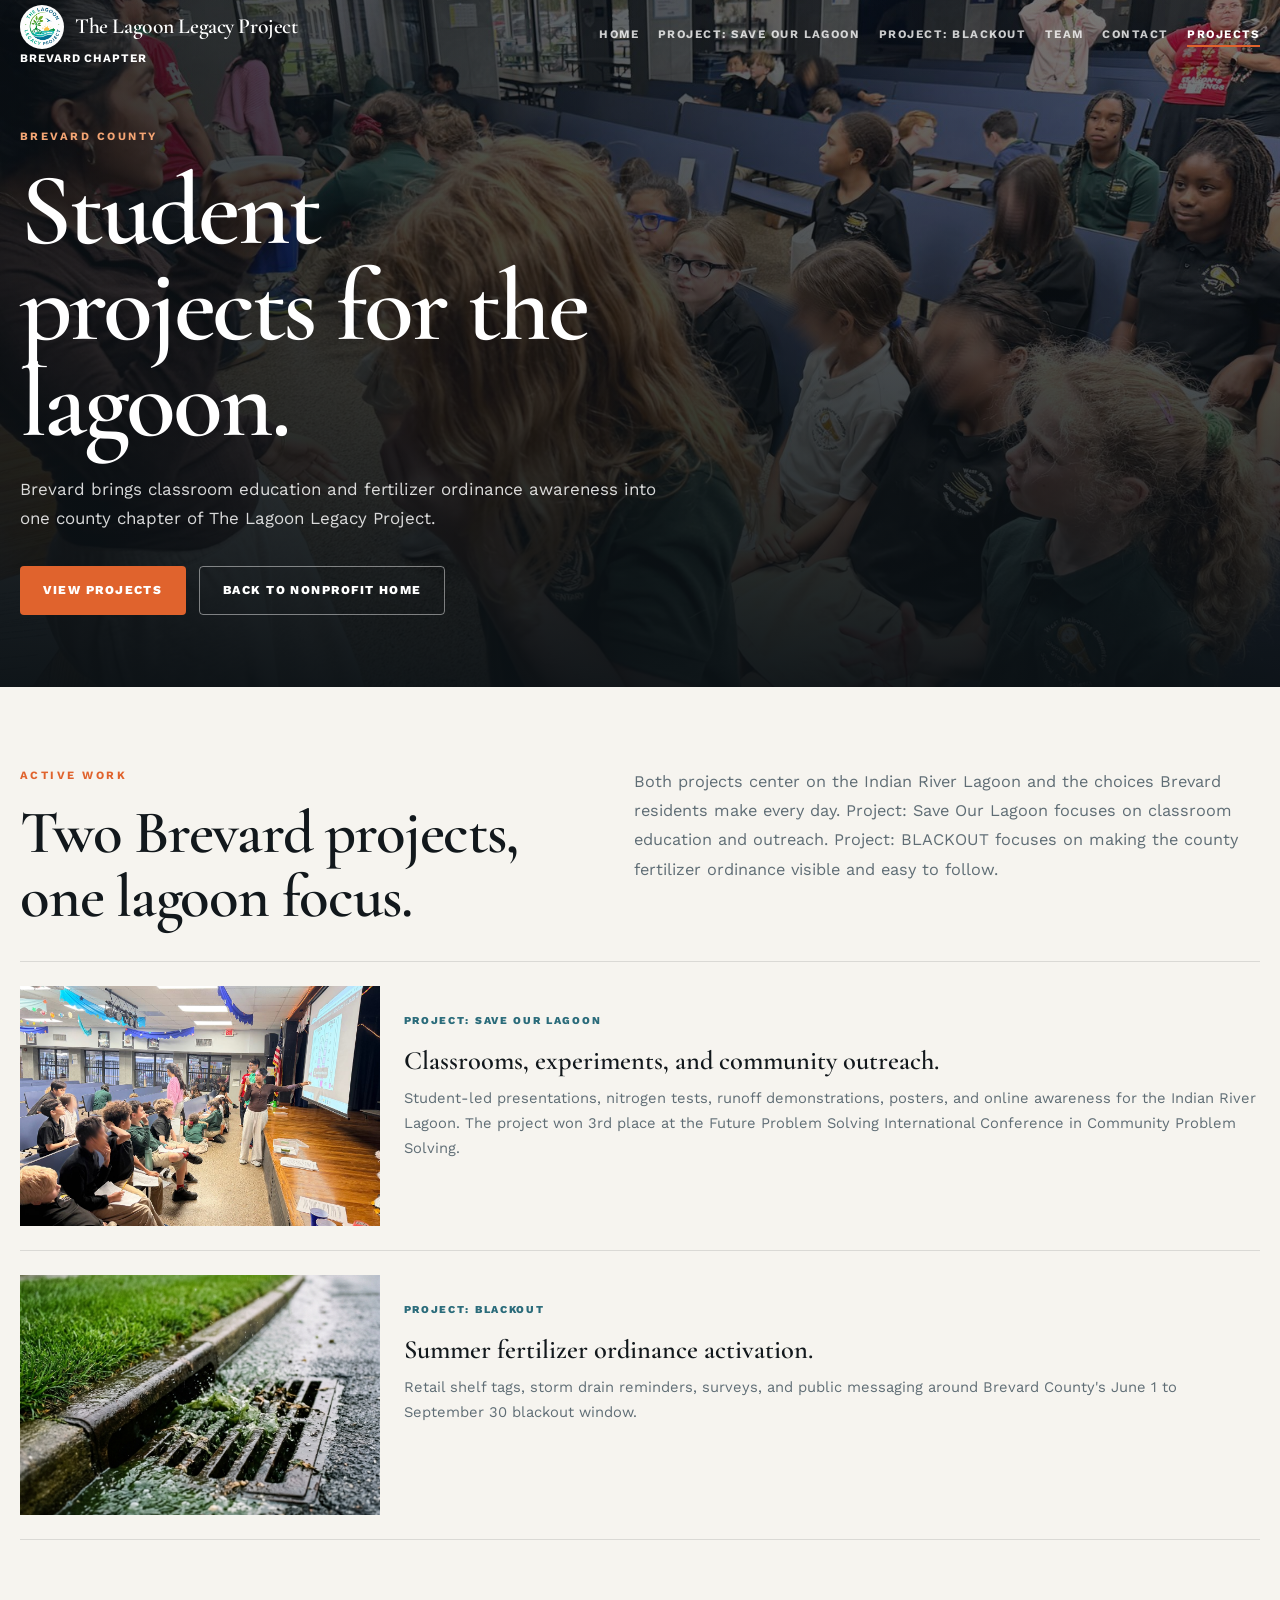
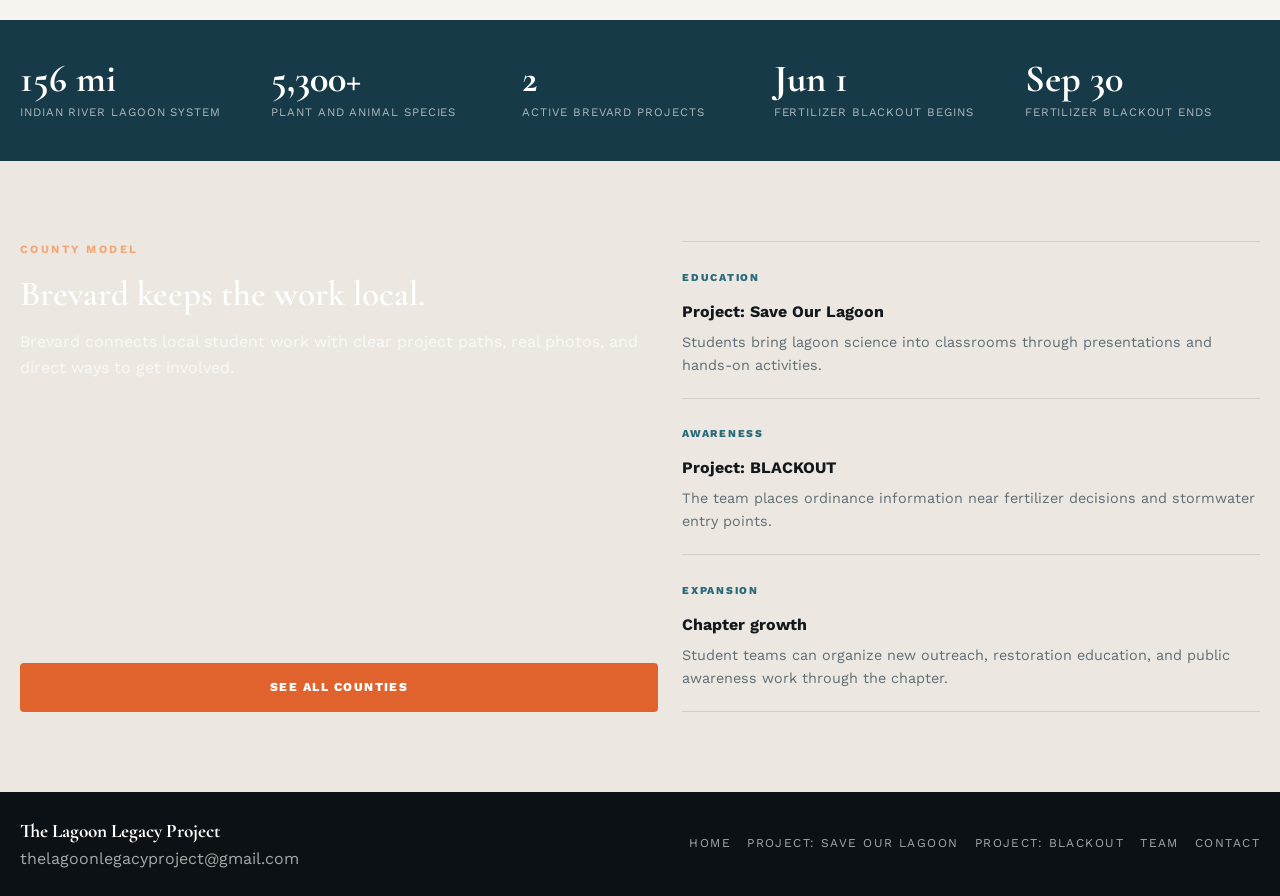
==== commit 6edc3c5b: "decrease ai" ====
--- a/brevard/index.html
+++ b/brevard/index.html
@@ -33,7 +33,7 @@
     <div class="hero-body">
       <p class="hero-kicker">Brevard County</p>
       <h1>Student projects for the lagoon.</h1>
-      <p class="hero-lede">Brevard is the first local hub for The Lagoon Legacy Project, bringing classroom education and fertilizer ordinance awareness into one county chapter.</p>
+      <p class="hero-lede">Brevard brings classroom education and fertilizer ordinance awareness into one county chapter of The Lagoon Legacy Project.</p>
       <div class="hero-actions">
         <a class="btn btn-fill" href="#projects">View projects</a>
         <a class="btn btn-ghost" href="/">Back to nonprofit home</a>
@@ -90,8 +90,8 @@
         <article class="feature-panel">
           <div>
             <p class="section-label" style="color:var(--accent-soft);">County model</p>
-            <h3>Brevard is the launch point.</h3>
-            <p>Brevard is the launch point for the project network, with one local story, clear project cards, real photos, and direct paths into the work.</p>
+            <h3>Brevard keeps the work local.</h3>
+            <p>Brevard connects local student work with clear project paths, real photos, and direct ways to get involved.</p>
           </div>
           <a class="btn btn-fill" href="/#counties">See all counties</a>
         </article>
@@ -108,8 +108,8 @@
           </article>
           <article class="timeline-item">
             <span class="tag">Expansion</span>
-            <h4>Future projects</h4>
-            <p>New teams can be added as the Brevard chapter grows.</p>
+            <h4>Chapter growth</h4>
+            <p>Student teams can organize new outreach, restoration education, and public awareness work through the chapter.</p>
           </article>
         </div>
       </div>
--- a/assets/site.css
+++ b/assets/site.css
@@ -72,12 +72,14 @@
   grid-template-columns: 44px auto;
   align-items: center;
   column-gap: 0.7rem;
+  min-width: max-content;
   text-decoration: none;
   color: #fff;
   font-weight: 700;
-  letter-spacing: 0.1em;
+  letter-spacing: 0.08em;
   font-size: 0.72rem;
   text-transform: uppercase;
+  white-space: nowrap;
 }
 .logo::before {
   content: "";
@@ -99,7 +101,7 @@
 .nav-main {
   display: flex;
   flex-wrap: wrap;
-  gap: 1.2rem;
+  gap: 0.9rem 1.15rem;
   justify-content: flex-end;
 }
 .nav-main a {
@@ -309,22 +311,9 @@
   font-size: 1.02rem;
   line-height: 1.8;
 }
-.brand-showcase {
-  display: grid;
-  gap: 1rem;
-}
-.brand-logo-card {
-  background: #fff;
-  border: 1px solid var(--line);
-  border-radius: 8px;
-  padding: 1.2rem;
-}
-.brand-logo-card img {
-  width: min(100%, 520px);
-  margin: 0 auto;
-}
-.brand-logo-card.mark img {
-  width: min(72%, 280px);
+.inline-brand-logo {
+  width: min(100%, 430px);
+  margin-top: 1.5rem;
 }
 .dark .copy p,
 .dark p,
@@ -359,37 +348,42 @@
 }
 
 .card-grid,
-.county-grid {
-  display: grid;
-  grid-template-columns: repeat(3, 1fr);
-  gap: 1.25rem;
-}
+.county-grid,
 .project-grid {
   display: grid;
-  grid-template-columns: repeat(2, 1fr);
-  gap: 1.5rem;
+  grid-template-columns: 1fr;
+  gap: 0;
+  border-top: 1px solid var(--line);
+  border-bottom: 1px solid var(--line);
 }
 .card,
 .project-card {
-  background: #fff;
-  border: 1px solid var(--line);
-  border-radius: 8px;
-  overflow: hidden;
-}
+  background: transparent;
+  border: 0;
+  border-bottom: 1px solid var(--line);
+  border-radius: 0;
+  overflow: visible;
+}
+.card:last-child,
+.project-card:last-child,
+.county-card:last-child { border-bottom: 0; }
 .project-card {
   text-decoration: none;
   color: inherit;
   display: grid;
-  grid-template-rows: auto 1fr;
+  grid-template-columns: minmax(240px, 0.42fr) 1fr;
+  align-items: stretch;
+  gap: 1.5rem;
+  padding: 1.5rem 0;
 }
 .card-body,
 .project-body {
-  padding: 1.4rem;
+  padding: 1.2rem 0;
 }
 .project-card img,
 .feature-image img {
   width: 100%;
-  height: 280px;
+  height: 240px;
   object-fit: cover;
 }
 .project-card p,
@@ -409,10 +403,20 @@
   font-weight: 800;
 }
 .dark .card {
-  background: var(--slate);
-  border-color: rgba(255, 255, 255, 0.1);
+  background: transparent;
+  border-color: rgba(255, 255, 255, 0.16);
 }
 .dark .card p { color: rgba(255, 255, 255, 0.68); }
+.dark .card-grid,
+.ocean .card-grid {
+  border-color: rgba(255, 255, 255, 0.16);
+}
+.dark .card,
+.ocean .card {
+  border-color: rgba(255, 255, 255, 0.16);
+}
+.ocean .card p { color: rgba(255, 255, 255, 0.72); }
+.ocean .card h3 { color: #fff; }
 
 .feature-band {
   display: grid;
@@ -421,10 +425,10 @@
   align-items: stretch;
 }
 .feature-panel {
-  background: var(--slate);
-  color: #fff;
-  padding: 2rem;
-  border-radius: 8px;
+  background: transparent;
+  color: #fff;
+  padding: 0;
+  border-radius: 0;
   display: flex;
   flex-direction: column;
   justify-content: space-between;
@@ -441,7 +445,7 @@
   color: rgba(255, 255, 255, 0.75);
 }
 .feature-image {
-  border-radius: 8px;
+  border-radius: 0;
   overflow: hidden;
   min-height: 420px;
 }
@@ -451,13 +455,17 @@
 
 .timeline {
   display: grid;
-  gap: 1px;
-  background: var(--line);
+  gap: 0;
+  background: transparent;
+  border-top: 1px solid var(--line);
+  border-bottom: 1px solid var(--line);
 }
 .timeline-item {
-  background: #fff;
-  padding: 1.35rem 1.25rem;
-}
+  background: transparent;
+  padding: 1.3rem 0;
+  border-bottom: 1px solid var(--line);
+}
+.timeline-item:last-child { border-bottom: 0; }
 .timeline-item h4 {
   margin: 0.35rem 0 0.4rem;
   font-size: 1rem;
@@ -467,8 +475,14 @@
   color: var(--muted);
   font-size: 0.9rem;
 }
-.dark .timeline { background: rgba(255, 255, 255, 0.12); }
-.dark .timeline-item { background: var(--slate); }
+.dark .timeline {
+  background: transparent;
+  border-color: rgba(255, 255, 255, 0.16);
+}
+.dark .timeline-item {
+  background: transparent;
+  border-color: rgba(255, 255, 255, 0.16);
+}
 .dark .timeline-item p { color: rgba(255, 255, 255, 0.68); }
 
 .quote-block {
@@ -498,14 +512,16 @@
 }
 
 .county-card {
-  min-height: 220px;
-  display: flex;
-  flex-direction: column;
-  justify-content: space-between;
-  padding: 1.4rem;
-  background: #fff;
-  border: 1px solid var(--line);
-  border-radius: 8px;
+  min-height: 0;
+  display: grid;
+  grid-template-columns: 170px 1fr auto;
+  align-items: center;
+  gap: 1.5rem;
+  padding: 1.25rem 0;
+  background: transparent;
+  border: 0;
+  border-bottom: 1px solid var(--line);
+  border-radius: 0;
   text-decoration: none;
 }
 .county-card h3 {
@@ -561,10 +577,11 @@
   align-items: start;
 }
 .contact-panel {
-  background: #fff;
-  border: 1px solid var(--line);
-  border-radius: 8px;
-  padding: 1.5rem;
+  background: transparent;
+  border: 0;
+  border-top: 1px solid var(--line);
+  border-radius: 0;
+  padding: 1.5rem 0 0;
 }
 .contact-panel h3 {
   margin: 0 0 0.75rem;
@@ -626,24 +643,31 @@
 
 .team-hero-logo {
   width: min(100%, 420px);
-  background: #fff;
-  border: 1px solid var(--line);
-  border-radius: 8px;
-  padding: 1rem;
+  background: transparent;
+  border: 0;
+  border-radius: 0;
+  padding: 0;
 }
 .team-grid-page {
   display: grid;
-  grid-template-columns: repeat(3, 1fr);
-  gap: 1.25rem;
+  grid-template-columns: 1fr;
+  gap: 0;
+  border-top: 1px solid var(--line);
+  border-bottom: 1px solid var(--line);
 }
 .member-card {
-  background: #fff;
-  border: 1px solid var(--line);
-  border-radius: 8px;
-  overflow: hidden;
-  display: flex;
-  flex-direction: column;
-}
+  background: transparent;
+  border: 0;
+  border-bottom: 1px solid var(--line);
+  border-radius: 0;
+  overflow: visible;
+  display: grid;
+  grid-template-columns: 124px 1fr;
+  align-items: center;
+  gap: 1.5rem;
+  padding: 1.35rem 0;
+}
+.member-card:last-child { border-bottom: 0; }
 .member-photo,
 .member-placeholder {
   width: 100%;
@@ -651,6 +675,7 @@
 }
 .member-photo {
   object-fit: cover;
+  border-radius: 50%;
 }
 .member-placeholder {
   display: grid;
@@ -658,13 +683,14 @@
   background:
     linear-gradient(135deg, rgba(42, 107, 122, 0.16), rgba(224, 99, 45, 0.12)),
     var(--sand);
+  border-radius: 50%;
   color: var(--ocean);
   font-family: "Cormorant Garamond", Georgia, serif;
   font-size: clamp(3.5rem, 9vw, 5.5rem);
   font-weight: 700;
 }
 .member-body {
-  padding: 1.35rem;
+  padding: 0;
   display: grid;
   gap: 0.7rem;
 }
@@ -749,7 +775,7 @@
   .card-grid,
   .county-grid,
   .team-grid-page {
-    grid-template-columns: repeat(2, 1fr);
+    grid-template-columns: 1fr;
   }
   .split,
   .feature-band,
@@ -778,6 +804,8 @@
   .logo {
     grid-template-columns: 38px auto;
     column-gap: 0.55rem;
+    min-width: 0;
+    white-space: normal;
   }
   .logo::before {
     width: 38px;
@@ -808,6 +836,16 @@
   .team-grid-page {
     grid-template-columns: 1fr;
   }
+  .project-card,
+  .county-card,
+  .member-card {
+    grid-template-columns: 1fr;
+    gap: 0.8rem;
+  }
+  .member-photo,
+  .member-placeholder {
+    width: 96px;
+  }
   .pillar { border-right: 0; border-bottom: 1px solid rgba(255,255,255,0.08); }
   .section { padding: 3.6rem 0; }
   .project-card img { height: 230px; }
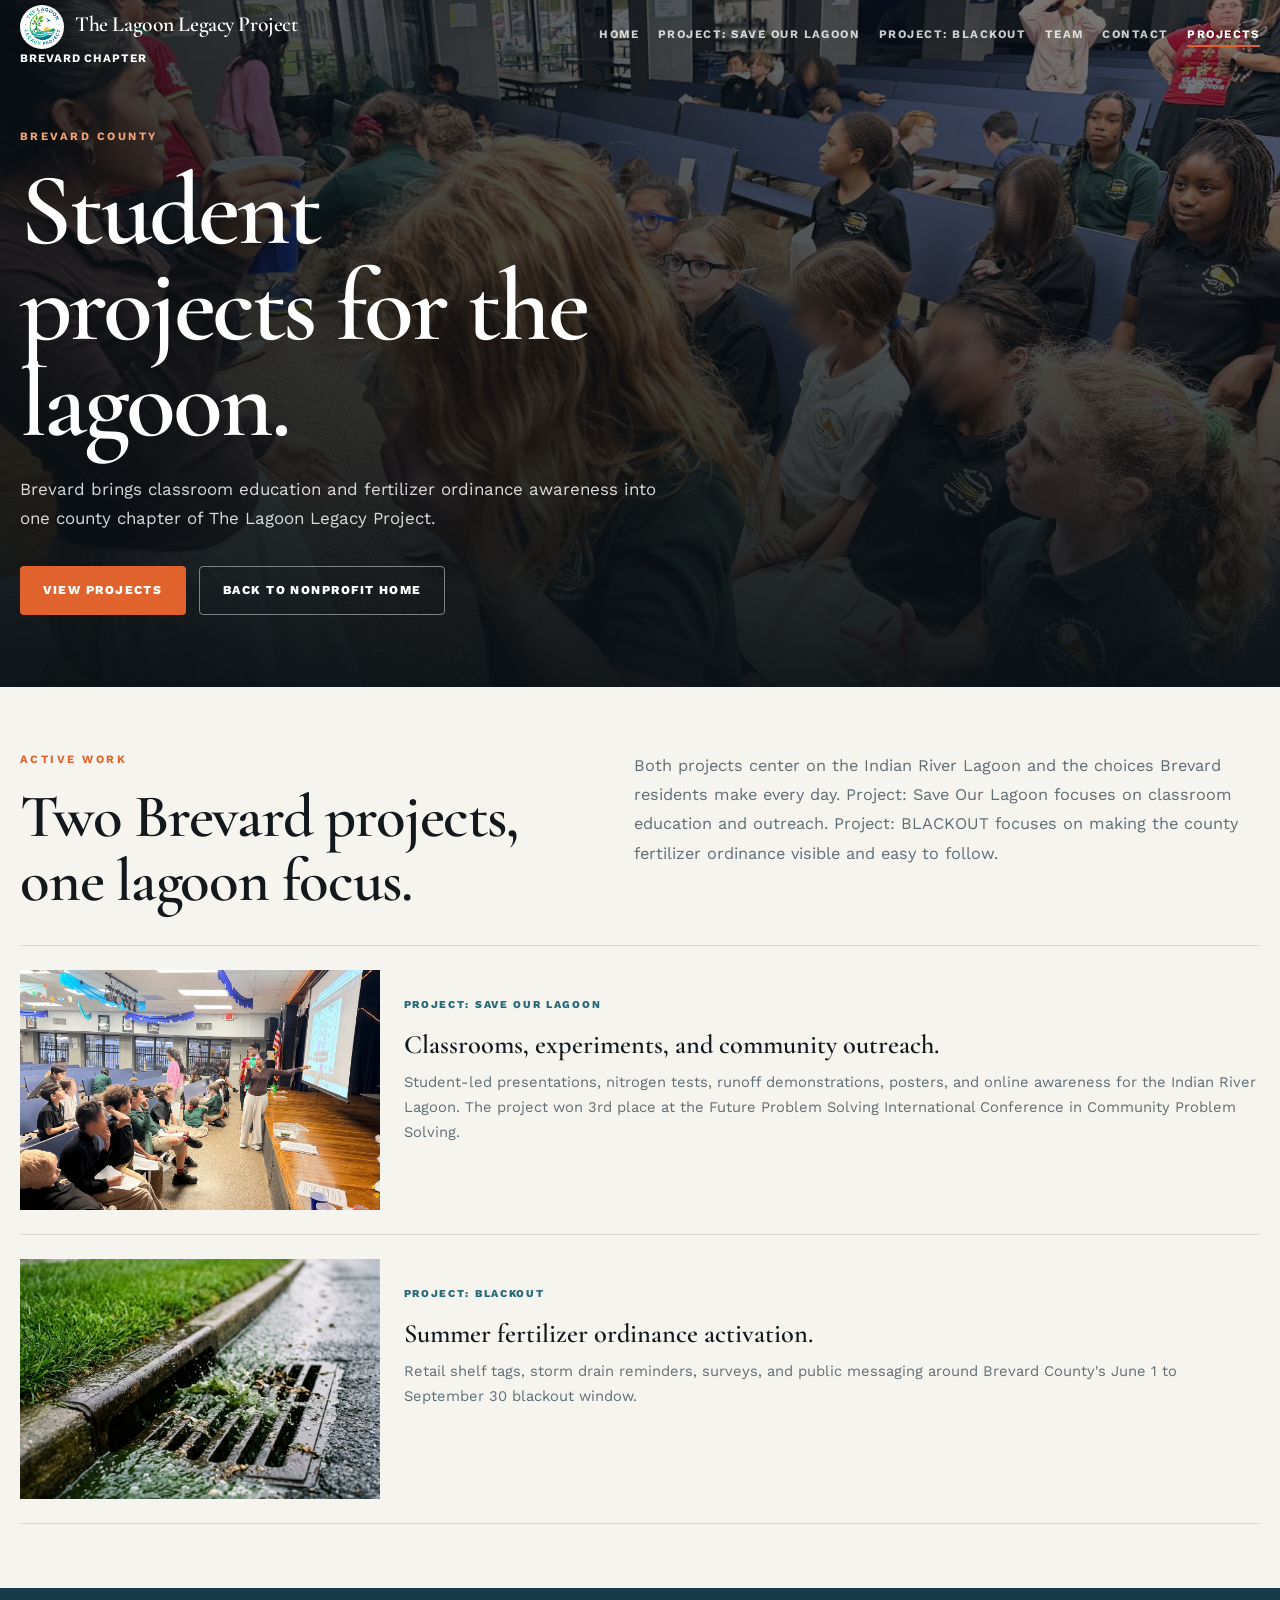
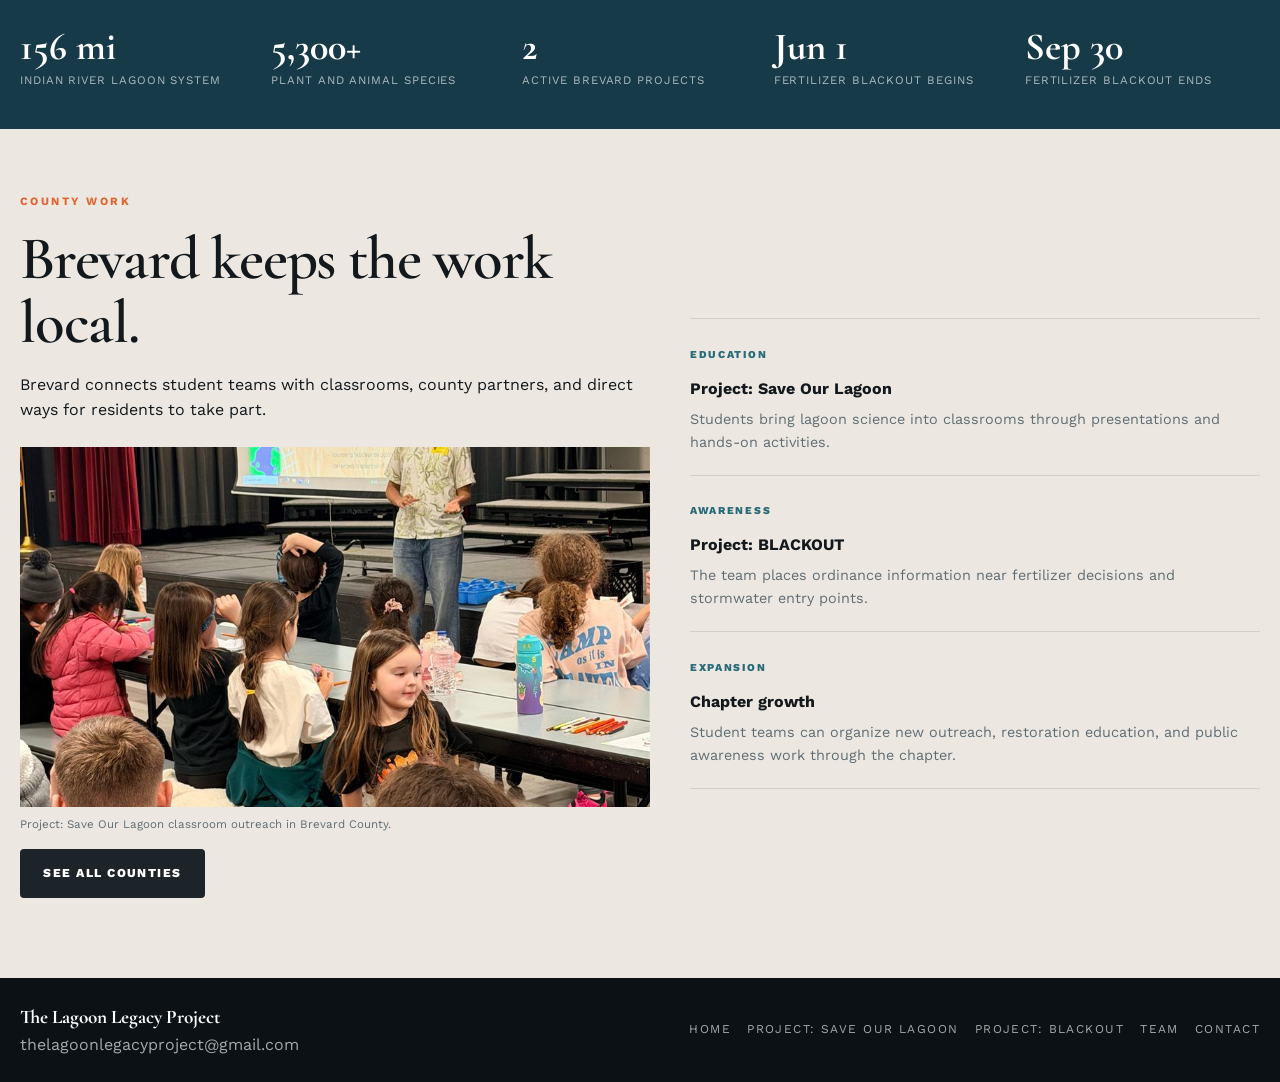
==== commit 535d620c: "minor fixes" ====
--- a/brevard/index.html
+++ b/brevard/index.html
@@ -86,15 +86,17 @@
     </section>
 
     <section class="section sand">
-      <div class="wrap feature-band reveal">
-        <article class="feature-panel">
-          <div>
-            <p class="section-label" style="color:var(--accent-soft);">County model</p>
-            <h3>Brevard keeps the work local.</h3>
-            <p>Brevard connects local student work with clear project paths, real photos, and direct ways to get involved.</p>
-          </div>
-          <a class="btn btn-fill" href="/#counties">See all counties</a>
-        </article>
+      <div class="wrap photo-copy-band reveal">
+        <div>
+          <p class="section-label">County work</p>
+          <h2>Brevard keeps the work local.</h2>
+          <p>Brevard connects student teams with classrooms, county partners, and direct ways for residents to take part.</p>
+          <figure class="editorial-figure compact">
+            <img src="/assets/img/classroom-presentation.jpg" alt="Students presenting lagoon conservation material to a classroom">
+            <figcaption>Project: Save Our Lagoon classroom outreach in Brevard County.</figcaption>
+          </figure>
+          <p><a class="btn btn-dark" href="/#counties">See all counties</a></p>
+        </div>
         <div class="timeline">
           <article class="timeline-item">
             <span class="tag">Education</span>
--- a/assets/site.css
+++ b/assets/site.css
@@ -91,6 +91,7 @@
 }
 .logo span {
   display: block;
+  margin-bottom: 0.3rem;
   font-family: "Cormorant Garamond", Georgia, serif;
   font-size: 1.35rem;
   text-transform: none;
@@ -277,7 +278,7 @@
 }
 
 .section {
-  padding: 5rem 0;
+  padding: 4rem 0;
 }
 .section.paper { background: var(--paper); }
 .section.sand { background: var(--sand); }
@@ -426,13 +427,13 @@
 }
 .feature-panel {
   background: transparent;
-  color: #fff;
+  color: var(--ink);
   padding: 0;
   border-radius: 0;
   display: flex;
   flex-direction: column;
   justify-content: space-between;
-  min-height: 420px;
+  min-height: 340px;
 }
 .feature-panel h3 {
   margin: 0.5rem 0 1rem;
@@ -442,15 +443,60 @@
   font-weight: 600;
 }
 .feature-panel p {
+  color: var(--muted);
+}
+.dark .feature-panel,
+.ocean .feature-panel {
+  color: #fff;
+}
+.dark .feature-panel p,
+.ocean .feature-panel p {
   color: rgba(255, 255, 255, 0.75);
 }
 .feature-image {
   border-radius: 0;
   overflow: hidden;
-  min-height: 420px;
+  min-height: 340px;
 }
 .feature-image img {
   height: 100%;
+}
+.editorial-figure {
+  margin: 1.5rem 0 0;
+}
+.editorial-figure img {
+  width: 100%;
+  height: clamp(260px, 38vw, 480px);
+  object-fit: cover;
+}
+.editorial-figure.compact img {
+  height: clamp(240px, 30vw, 360px);
+}
+.editorial-figure figcaption {
+  margin-top: 0.55rem;
+  color: var(--muted);
+  font-size: 0.72rem;
+  line-height: 1.5;
+}
+.dark .editorial-figure figcaption,
+.ocean .editorial-figure figcaption {
+  color: rgba(255, 255, 255, 0.58);
+}
+.editorial-figure figcaption a {
+  text-decoration: underline;
+  text-underline-offset: 2px;
+}
+.photo-copy-band {
+  display: grid;
+  grid-template-columns: minmax(0, 1.05fr) minmax(300px, 0.95fr);
+  gap: 2.5rem;
+  align-items: center;
+}
+.photo-copy-band.reverse {
+  grid-template-columns: minmax(300px, 0.95fr) minmax(0, 1.05fr);
+}
+.photo-copy-band > .editorial-figure {
+  margin: 0;
 }
 
 .timeline {
@@ -556,7 +602,7 @@
 }
 
 .closing {
-  padding: 5rem 0;
+  padding: 4rem 0;
   background: var(--slate);
   color: #fff;
   text-align: center;
@@ -779,6 +825,8 @@
   }
   .split,
   .feature-band,
+  .photo-copy-band,
+  .photo-copy-band.reverse,
   .project-grid,
   .contact-layout,
   .quote-block {
@@ -786,7 +834,7 @@
   }
   .feature-panel,
   .feature-image {
-    min-height: 320px;
+    min-height: 280px;
   }
 }
 
@@ -847,6 +895,6 @@
     width: 96px;
   }
   .pillar { border-right: 0; border-bottom: 1px solid rgba(255,255,255,0.08); }
-  .section { padding: 3.6rem 0; }
+  .section { padding: 3rem 0; }
   .project-card img { height: 230px; }
 }
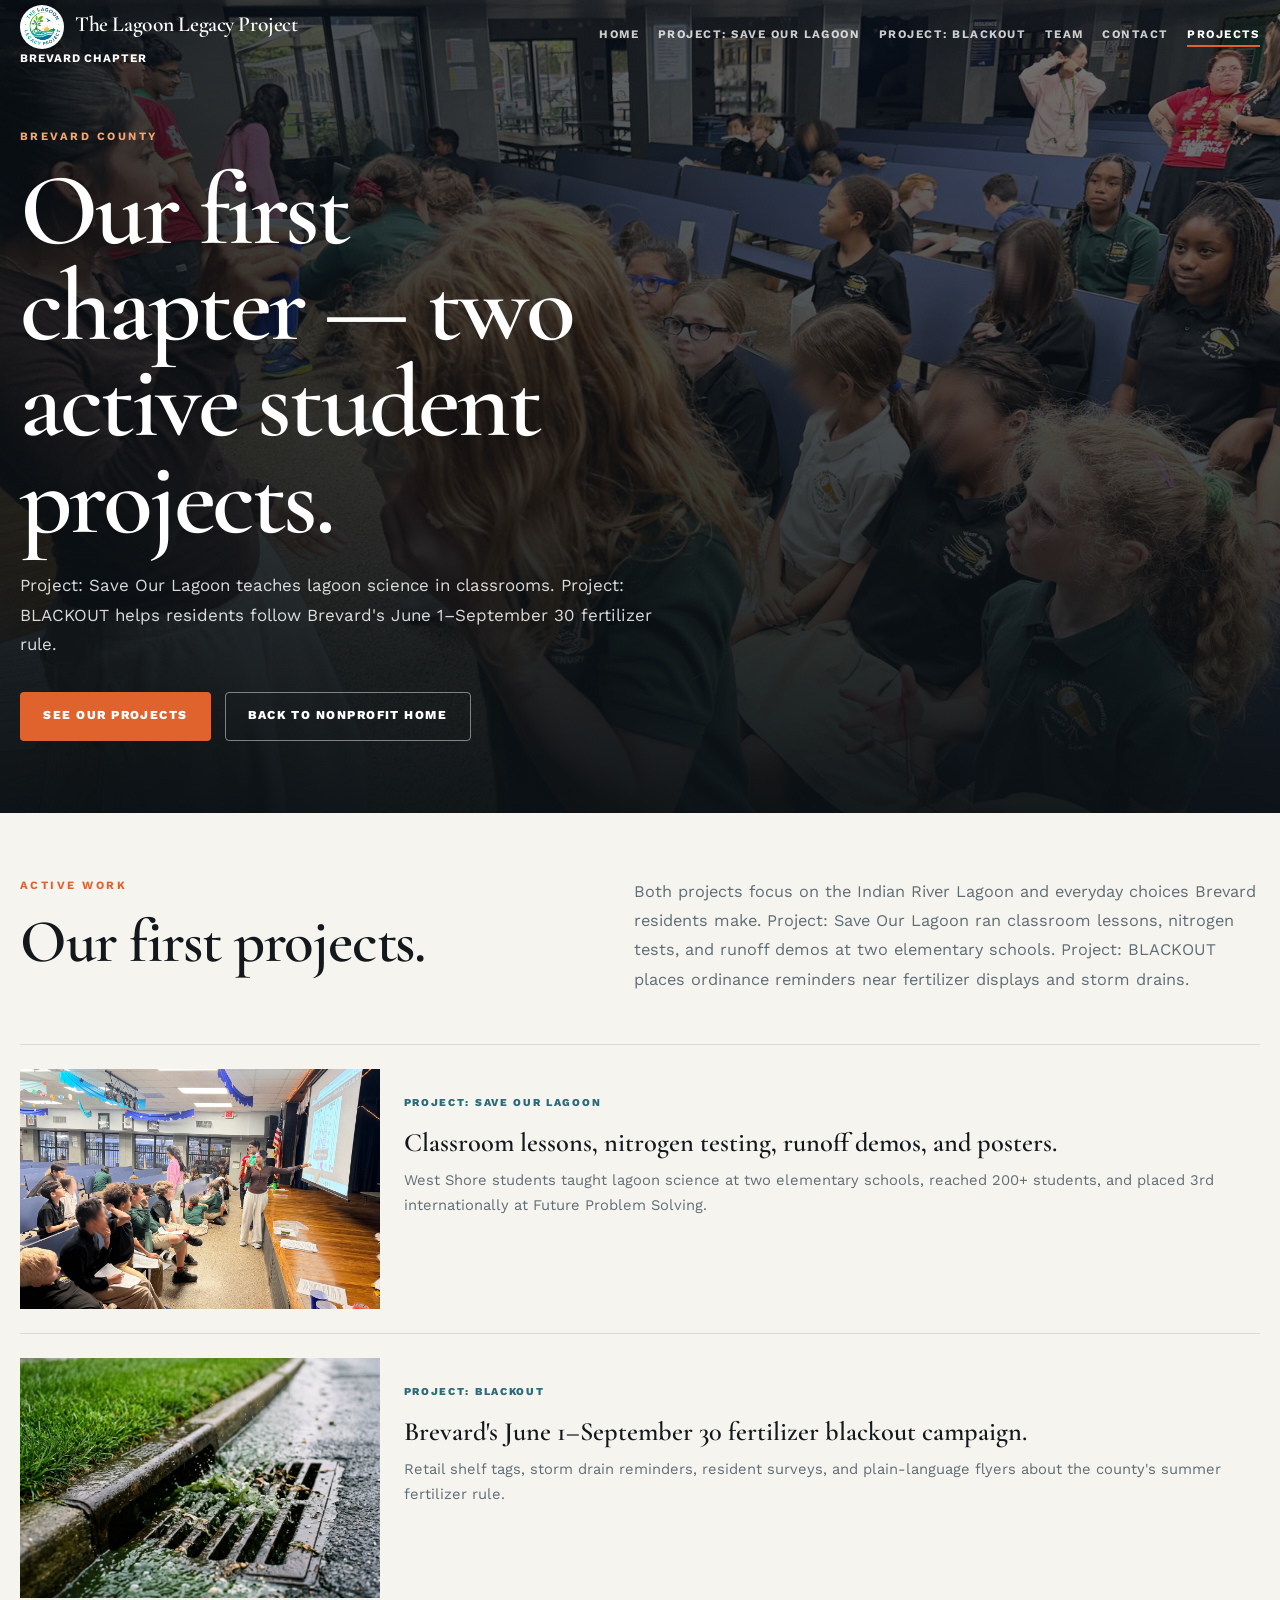
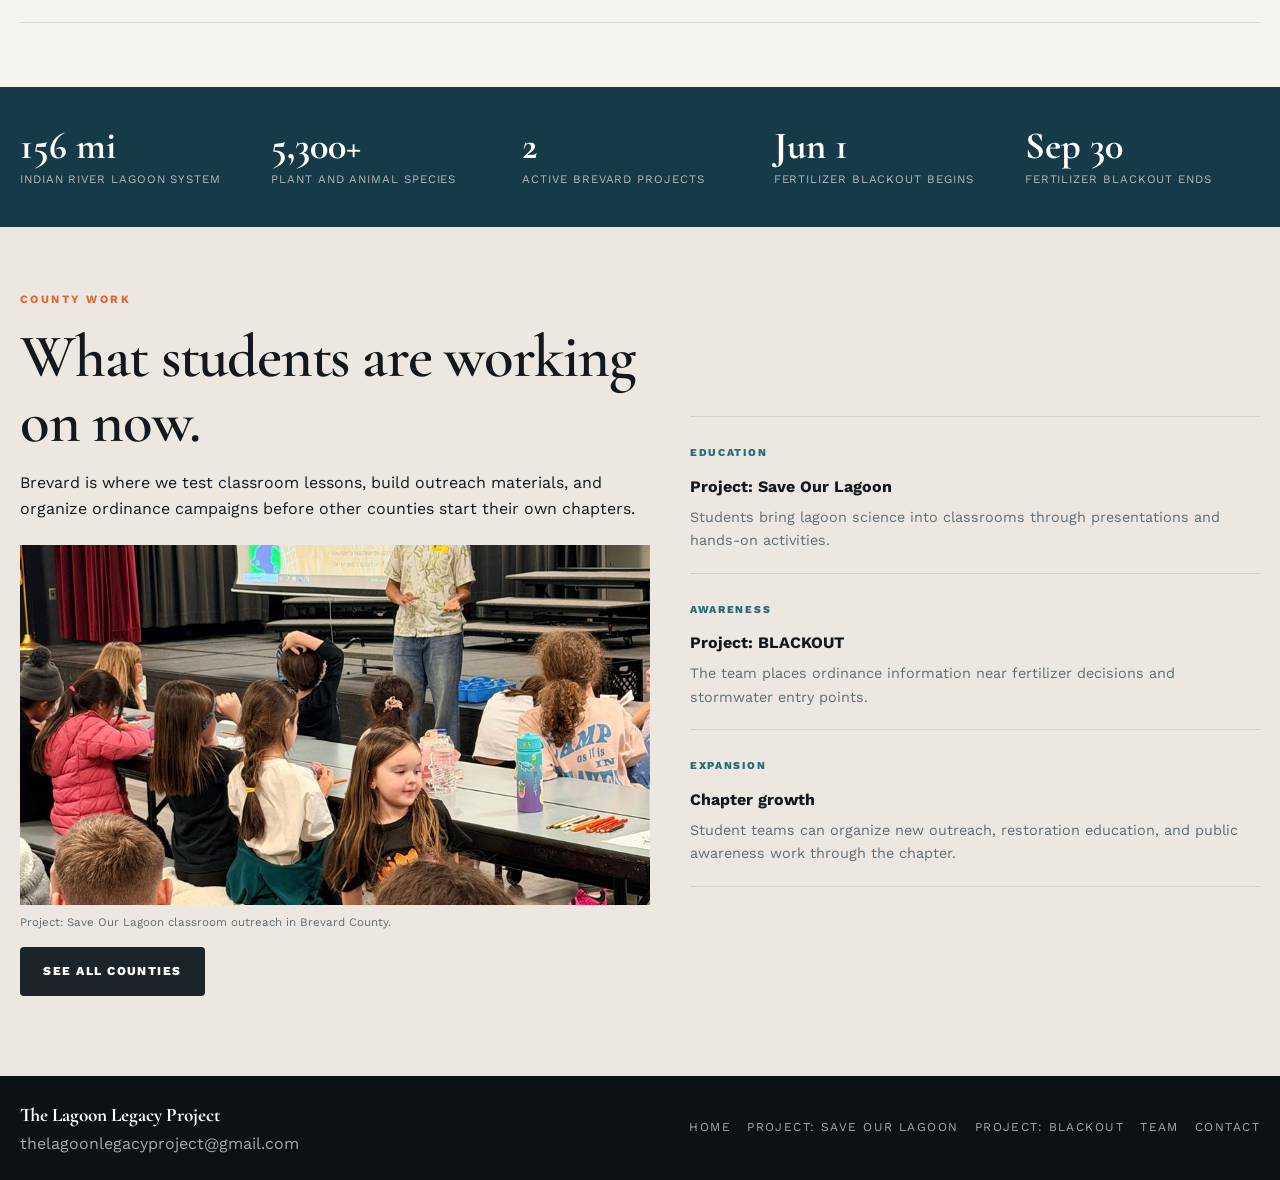
==== commit 5c1aac2e: "big changes" ====
--- a/brevard/index.html
+++ b/brevard/index.html
@@ -32,10 +32,10 @@
     </div>
     <div class="hero-body">
       <p class="hero-kicker">Brevard County</p>
-      <h1>Student projects for the lagoon.</h1>
-      <p class="hero-lede">Brevard brings classroom education and fertilizer ordinance awareness into one county chapter of The Lagoon Legacy Project.</p>
+      <h1>Our first chapter — two active student projects.</h1>
+      <p class="hero-lede">Project: Save Our Lagoon teaches lagoon science in classrooms. Project: BLACKOUT helps residents follow Brevard's June 1–September 30 fertilizer rule.</p>
       <div class="hero-actions">
-        <a class="btn btn-fill" href="#projects">View projects</a>
+        <a class="btn btn-fill" href="#projects">See our projects</a>
         <a class="btn btn-ghost" href="/">Back to nonprofit home</a>
       </div>
     </div>
@@ -47,10 +47,10 @@
         <div class="split reveal" style="margin-bottom:2rem;">
           <div>
             <p class="section-label">Active work</p>
-            <h2>Two Brevard projects, one lagoon focus.</h2>
+            <h2>Our first projects.</h2>
           </div>
           <div class="copy">
-            <p>Both projects center on the Indian River Lagoon and the choices Brevard residents make every day. Project: Save Our Lagoon focuses on classroom education and outreach. Project: BLACKOUT focuses on making the county fertilizer ordinance visible and easy to follow.</p>
+            <p>Both projects focus on the Indian River Lagoon and everyday choices Brevard residents make. Project: Save Our Lagoon ran classroom lessons, nitrogen tests, and runoff demos at two elementary schools. Project: BLACKOUT places ordinance reminders near fertilizer displays and storm drains.</p>
           </div>
         </div>
 
@@ -59,16 +59,16 @@
             <img src="/assets/img/psol-card.jpg" alt="Students gathered during a Project: Save Our Lagoon activity">
             <div class="project-body">
               <span class="tag">Project: Save Our Lagoon</span>
-              <h3>Classrooms, experiments, and community outreach.</h3>
-              <p>Student-led presentations, nitrogen tests, runoff demonstrations, posters, and online awareness for the Indian River Lagoon. The project won 3rd place at the Future Problem Solving International Conference in Community Problem Solving.</p>
+              <h3>Classroom lessons, nitrogen testing, runoff demos, and posters.</h3>
+              <p>West Shore students taught lagoon science at two elementary schools, reached 200+ students, and placed 3rd internationally at Future Problem Solving.</p>
             </div>
           </a>
           <a class="project-card" href="/brevard/blackout/">
             <img src="/assets/img/blackout-storm-drain.png" alt="Storm drain illustration from Project: BLACKOUT">
             <div class="project-body">
               <span class="tag">Project: BLACKOUT</span>
-              <h3>Summer fertilizer ordinance activation.</h3>
-              <p>Retail shelf tags, storm drain reminders, surveys, and public messaging around Brevard County's June 1 to September 30 blackout window.</p>
+              <h3>Brevard's June 1–September 30 fertilizer blackout campaign.</h3>
+              <p>Retail shelf tags, storm drain reminders, resident surveys, and plain-language flyers about the county's summer fertilizer rule.</p>
             </div>
           </a>
         </div>
@@ -89,8 +89,8 @@
       <div class="wrap photo-copy-band reveal">
         <div>
           <p class="section-label">County work</p>
-          <h2>Brevard keeps the work local.</h2>
-          <p>Brevard connects student teams with classrooms, county partners, and direct ways for residents to take part.</p>
+          <h2>What students are working on now.</h2>
+          <p>Brevard is where we test classroom lessons, build outreach materials, and organize ordinance campaigns before other counties start their own chapters.</p>
           <figure class="editorial-figure compact">
             <img src="/assets/img/classroom-presentation.jpg" alt="Students presenting lagoon conservation material to a classroom">
             <figcaption>Project: Save Our Lagoon classroom outreach in Brevard County.</figcaption>
--- a/assets/site.css
+++ b/assets/site.css
@@ -770,6 +770,83 @@
 }
 .source-link:hover { text-decoration: underline; }
 
+.proof-list {
+  margin: 0 0 1.5rem;
+  padding-left: 1.25rem;
+  color: var(--muted);
+  font-size: 1rem;
+  line-height: 1.85;
+}
+.proof-list li {
+  margin-bottom: 0.35rem;
+}
+
+.photo-mosaic {
+  display: grid;
+  grid-template-columns: repeat(3, 1fr);
+  gap: 1rem;
+}
+.mosaic-item {
+  margin: 0;
+  overflow: hidden;
+}
+.mosaic-item.wide {
+  grid-column: span 2;
+}
+.mosaic-item img {
+  width: 100%;
+  height: clamp(200px, 28vw, 280px);
+  object-fit: cover;
+}
+.mosaic-item.wide img {
+  height: clamp(220px, 32vw, 320px);
+}
+.mosaic-item figcaption {
+  margin-top: 0.5rem;
+  color: var(--muted);
+  font-size: 0.72rem;
+  line-height: 1.45;
+}
+
+.resource-grid {
+  display: grid;
+  grid-template-columns: repeat(2, 1fr);
+  gap: 0;
+  border-top: 1px solid var(--line);
+  border-bottom: 1px solid var(--line);
+}
+.resource-card {
+  display: block;
+  padding: 1.35rem 1.35rem 1.35rem 0;
+  border-bottom: 1px solid var(--line);
+  text-decoration: none;
+  color: inherit;
+  transition: background 0.2s;
+}
+.resource-card:nth-child(odd) {
+  padding-right: 1.75rem;
+  border-right: 1px solid var(--line);
+}
+.resource-card:nth-child(even) {
+  padding-left: 1.75rem;
+}
+.resource-card:hover {
+  background: rgba(42, 107, 122, 0.04);
+}
+.resource-card h3 {
+  margin: 0.5rem 0 0.4rem;
+  font-family: "Cormorant Garamond", Georgia, serif;
+  font-size: 1.45rem;
+  font-weight: 600;
+  line-height: 1.15;
+}
+.resource-card p {
+  margin: 0;
+  color: var(--muted);
+  font-size: 0.9rem;
+  line-height: 1.65;
+}
+
 footer {
   background: var(--deep);
   color: rgba(255, 255, 255, 0.64);
@@ -822,6 +899,20 @@
   .county-grid,
   .team-grid-page {
     grid-template-columns: 1fr;
+  }
+  .photo-mosaic {
+    grid-template-columns: 1fr;
+  }
+  .mosaic-item.wide {
+    grid-column: span 1;
+  }
+  .resource-grid {
+    grid-template-columns: 1fr;
+  }
+  .resource-card:nth-child(odd),
+  .resource-card:nth-child(even) {
+    padding: 1.25rem 0;
+    border-right: 0;
   }
   .split,
   .feature-band,
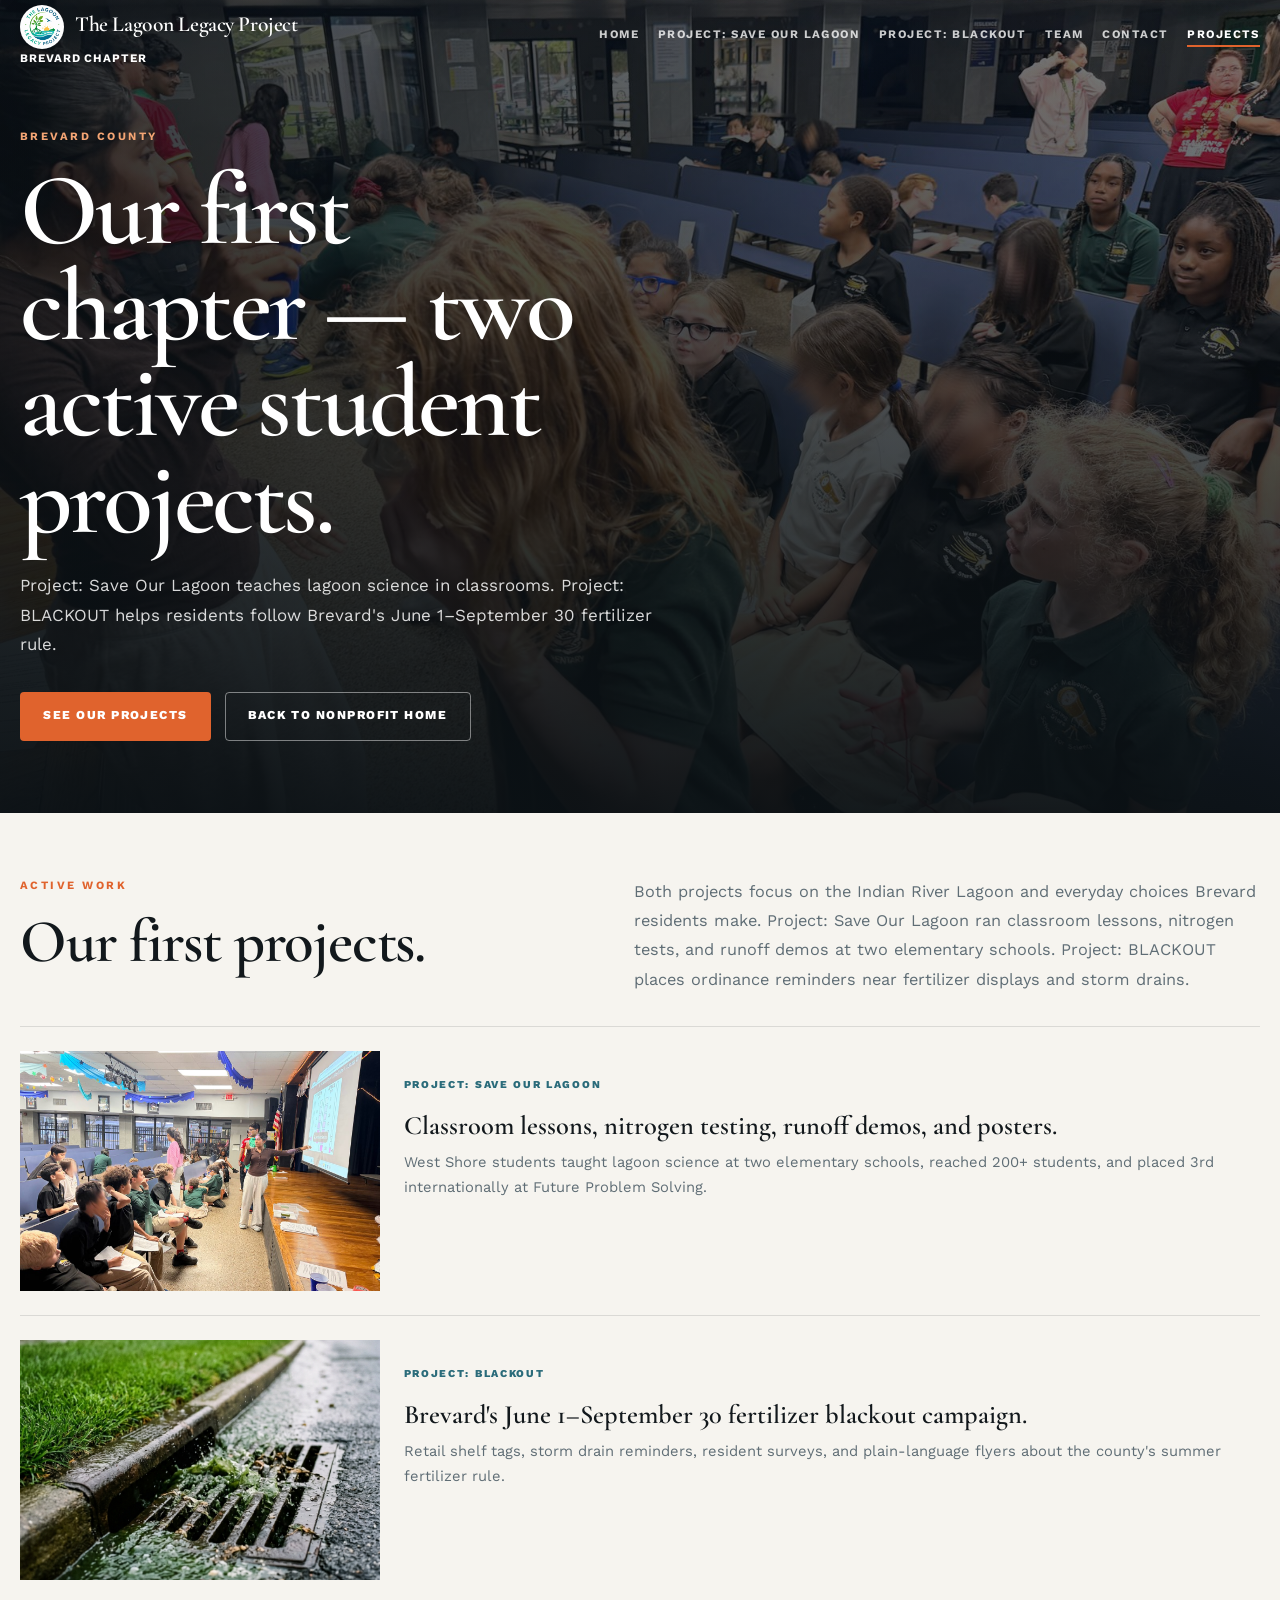
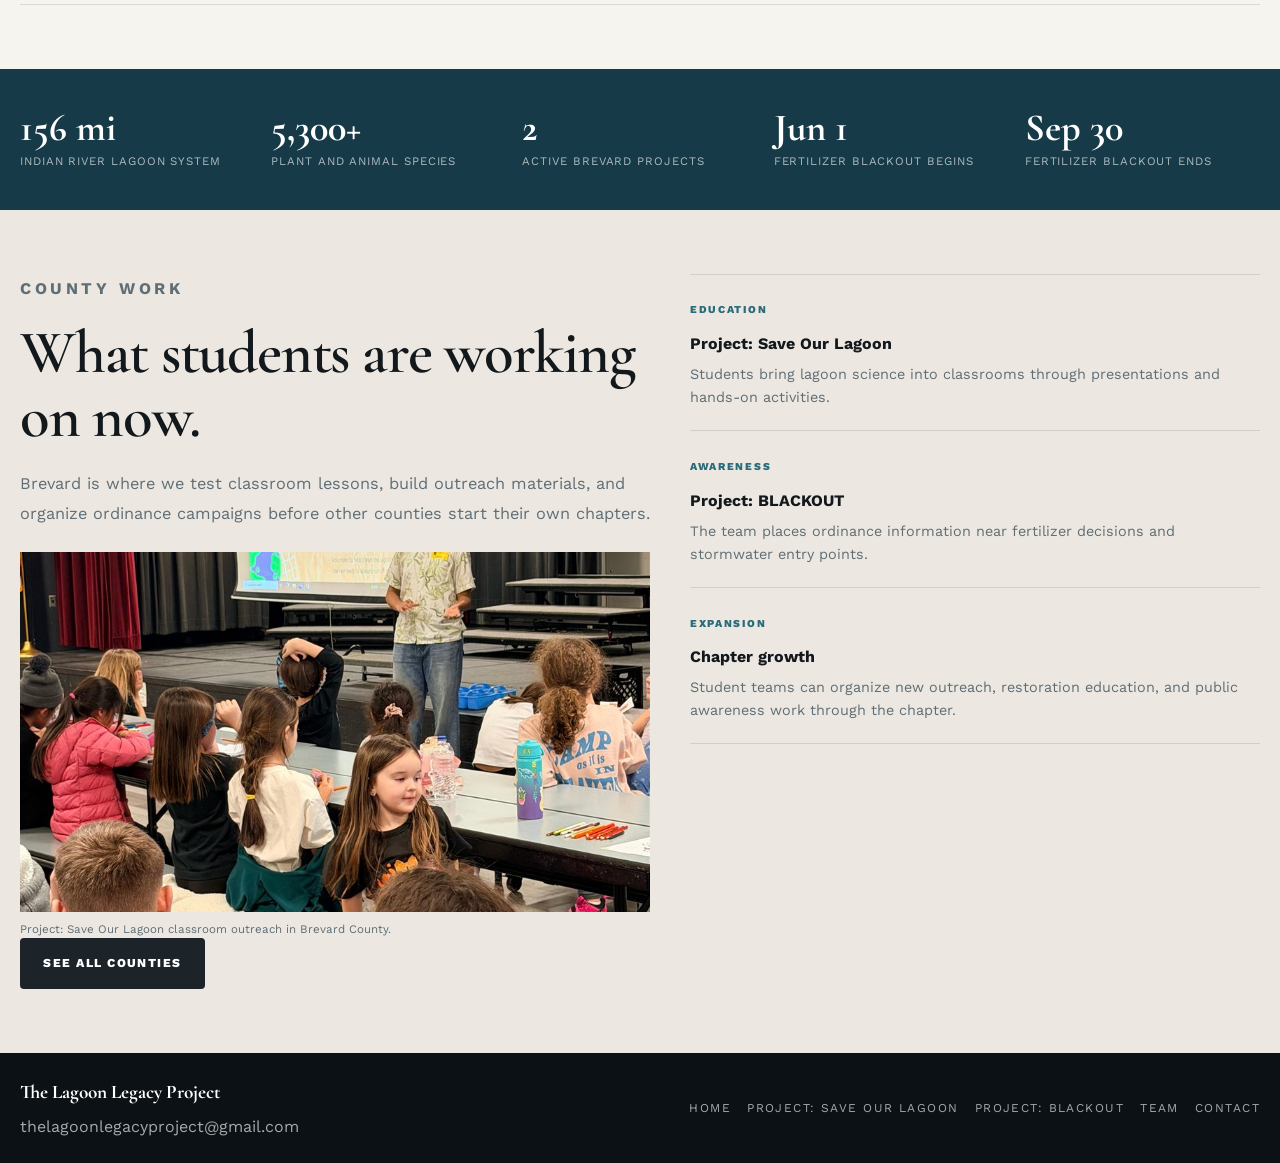
==== commit 1ed50258: "format changes" ====
--- a/brevard/index.html
+++ b/brevard/index.html
@@ -3,6 +3,8 @@
 <head>
   <meta charset="UTF-8">
   <meta name="viewport" content="width=device-width, initial-scale=1.0">
+  <link rel="icon" href="/assets/img/lagoon-legacy-mark.png" type="image/png">
+  <link rel="apple-touch-icon" href="/assets/img/lagoon-legacy-mark.png">
   <title>Brevard | The Lagoon Legacy Project</title>
   <meta name="description" content="Brevard County chapter page for The Lagoon Legacy Project.">
   <link rel="preconnect" href="https://fonts.googleapis.com">
@@ -44,7 +46,7 @@
   <main id="main">
     <section class="section paper" id="projects">
       <div class="wrap">
-        <div class="split reveal" style="margin-bottom:2rem;">
+        <div class="split reveal section-head">
           <div>
             <p class="section-label">Active work</p>
             <h2>Our first projects.</h2>
--- a/assets/site.css
+++ b/assets/site.css
@@ -187,10 +187,12 @@
 }
 .hero-actions,
 .closing-actions {
-  margin-top: 2rem;
   display: flex;
   flex-wrap: wrap;
   gap: 0.85rem;
+}
+.hero-actions {
+  margin-top: 2rem;
 }
 .btn {
   display: inline-flex;
@@ -299,12 +301,53 @@
 }
 .section h2,
 .closing h2 {
-  margin: 0;
+  margin: 0 0 1.25rem;
   font-family: "Cormorant Garamond", Georgia, serif;
   font-size: clamp(2.2rem, 5vw, 3.8rem);
   line-height: 1.06;
   letter-spacing: -0.02em;
   font-weight: 600;
+}
+.section h2:last-child {
+  margin-bottom: 0;
+}
+.closing h2 {
+  margin-bottom: 0;
+}
+.closing-actions {
+  margin-top: 2rem;
+}
+.section-head {
+  margin-bottom: 2rem;
+}
+.section.page-top {
+  padding-top: 8rem;
+}
+.page-top .contact-panel {
+  border-top: 0;
+  padding-top: 0;
+}
+.page-title {
+  margin: 0 0 1rem;
+  font-family: "Cormorant Garamond", Georgia, serif;
+  font-size: clamp(2.6rem, 6vw, 4.5rem);
+  line-height: 0.95;
+  font-weight: 600;
+}
+.page-title.large {
+  font-size: clamp(3rem, 8vw, 6rem);
+  margin-bottom: 0;
+}
+.photo-copy-band > div > p,
+.split > div > p:not(.section-label):not(.member-role) {
+  margin: 0 0 1.1rem;
+  color: var(--muted);
+  font-size: 1.02rem;
+  line-height: 1.8;
+}
+.photo-copy-band > div > p:last-child,
+.split > div > p:not(.section-label):last-child {
+  margin-bottom: 0;
 }
 .copy p {
   margin: 0 0 1.1rem;
@@ -490,7 +533,7 @@
   display: grid;
   grid-template-columns: minmax(0, 1.05fr) minmax(300px, 0.95fr);
   gap: 2.5rem;
-  align-items: center;
+  align-items: start;
 }
 .photo-copy-band.reverse {
   grid-template-columns: minmax(300px, 0.95fr) minmax(0, 1.05fr);
@@ -560,15 +603,27 @@
 .county-card {
   min-height: 0;
   display: grid;
-  grid-template-columns: 170px 1fr auto;
+  grid-template-columns: minmax(88px, auto) 1fr;
   align-items: center;
-  gap: 1.5rem;
+  gap: 1rem 1.5rem;
   padding: 1.25rem 0;
   background: transparent;
   border: 0;
   border-bottom: 1px solid var(--line);
   border-radius: 0;
   text-decoration: none;
+  color: inherit;
+}
+.county-card--featured {
+  grid-template-columns: minmax(88px, auto) 1fr auto;
+}
+.county-card .tag {
+  margin-bottom: 0;
+  white-space: nowrap;
+}
+.county-card .county-action {
+  color: var(--slate);
+  white-space: nowrap;
 }
 .county-card h3 {
   margin: 0.4rem 0;
@@ -599,6 +654,10 @@
   max-width: 46rem;
   margin: 1.2rem auto 0;
   color: rgba(255, 255, 255, 0.74);
+}
+.coming .hero-actions {
+  justify-content: center;
+  margin-top: 2rem;
 }
 
 .closing {
@@ -771,14 +830,17 @@
 .source-link:hover { text-decoration: underline; }
 
 .proof-list {
-  margin: 0 0 1.5rem;
+  margin: 0.25rem 0 1.5rem;
   padding-left: 1.25rem;
   color: var(--muted);
   font-size: 1rem;
   line-height: 1.85;
 }
 .proof-list li {
-  margin-bottom: 0.35rem;
+  margin-bottom: 0.5rem;
+}
+.proof-list li:last-child {
+  margin-bottom: 0;
 }
 
 .photo-mosaic {
@@ -817,18 +879,21 @@
 }
 .resource-card {
   display: block;
-  padding: 1.35rem 1.35rem 1.35rem 0;
+  padding: 1.35rem 1.75rem 1.35rem 0;
   border-bottom: 1px solid var(--line);
   text-decoration: none;
   color: inherit;
   transition: background 0.2s;
 }
-.resource-card:nth-child(odd) {
-  padding-right: 1.75rem;
-  border-right: 1px solid var(--line);
-}
 .resource-card:nth-child(even) {
   padding-left: 1.75rem;
+  padding-right: 0;
+  border-left: 1px solid var(--line);
+}
+.resource-card:nth-last-child(1):nth-child(odd) {
+  grid-column: 1 / -1;
+  border-left: 0;
+  padding-right: 0;
 }
 .resource-card:hover {
   background: rgba(42, 107, 122, 0.04);
@@ -864,6 +929,10 @@
   color: #fff;
   font-family: "Cormorant Garamond", Georgia, serif;
   font-size: 1.2rem;
+  margin-bottom: 0.35rem;
+}
+.team-grid-photo {
+  margin: 0 0 2rem;
 }
 .footer-links {
   display: flex;
@@ -909,10 +978,15 @@
   .resource-grid {
     grid-template-columns: 1fr;
   }
-  .resource-card:nth-child(odd),
   .resource-card:nth-child(even) {
     padding: 1.25rem 0;
-    border-right: 0;
+    border-left: 0;
+  }
+  .resource-card:nth-child(odd) {
+    padding: 1.25rem 0;
+  }
+  .resource-card:nth-last-child(1):nth-child(odd) {
+    grid-column: auto;
   }
   .split,
   .feature-band,
@@ -976,11 +1050,21 @@
     grid-template-columns: 1fr;
   }
   .project-card,
-  .county-card,
   .member-card {
     grid-template-columns: 1fr;
     gap: 0.8rem;
   }
+  .stats-row {
+    gap: 1.5rem;
+  }
+  .stat {
+    padding-bottom: 0.25rem;
+  }
+  .county-card,
+  .county-card--featured {
+    grid-template-columns: 1fr;
+    gap: 0.5rem;
+  }
   .member-photo,
   .member-placeholder {
     width: 96px;
